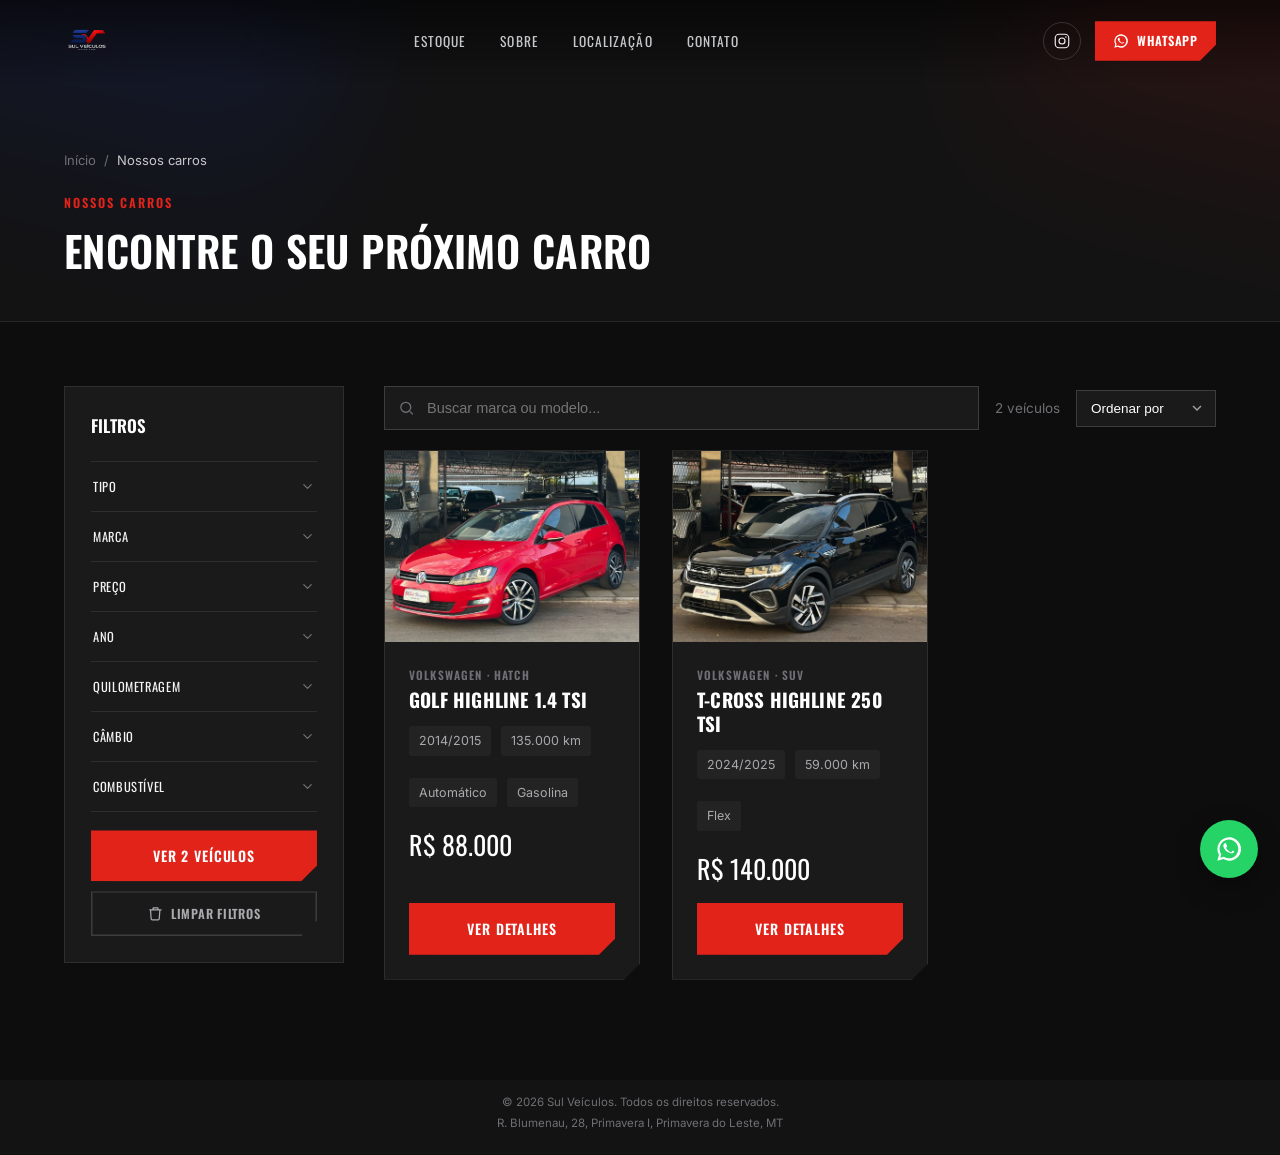
==== estoque/index.html @ 5ab26685 "Site institucional Sul Veiculos Co-Authored-By: Claude Sonnet 5 <noreply@anthropic.com>" ====
<!doctype html>
<html lang="pt-BR">
<head>
  <meta charset="UTF-8" />
  <meta name="viewport" content="width=device-width, initial-scale=1" />
  <title>Estoque | Sul Veículos, Novos, Seminovos e Usados</title>
  <meta name="description" content="Confira todo o estoque da Sul Veículos em Primavera do Leste, MT. Filtre por marca, categoria, preço e mais. Financiamento em até 60x e avaliação do seu usado na troca." />
  <link rel="canonical" href="https://www.sulveiculosmt.com.br/estoque/" />
  <meta name="theme-color" content="#0d0d0d" />
  <link rel="icon" href="../imagens/logo.png" />

  <link rel="preconnect" href="https://fonts.googleapis.com" />
  <link rel="preconnect" href="https://fonts.gstatic.com" crossorigin />
  <link href="https://fonts.googleapis.com/css2?family=Oswald:wght@500;600;700&family=Inter:wght@400;500;600;700&display=swap" rel="stylesheet" />

  <link rel="stylesheet" href="../css/style.css" />
</head>
<body>

  <!-- Header -->
  <header class="site-header" id="site-header">
    <div class="container header-inner">
      <a class="brand" href="../index.html#topo" aria-label="Sul Veículos, início">
        <img src="../imagens/logo.png" alt="Sul Veículos, desde 2002" />
      </a>

      <nav class="main-nav" aria-label="Navegação principal">
        <ul>
          <li><a href="./" aria-current="page">Estoque</a></li>
          <li><a href="../index.html#sobre">Sobre</a></li>
          <li><a href="../index.html#localizacao">Localização</a></li>
          <li><a href="../index.html#contato">Contato</a></li>
        </ul>
      </nav>

      <div class="header-actions">
        <a class="icon-btn instagram-icon" href="https://www.instagram.com/sul_veiculosmt/" target="_blank" rel="noopener" aria-label="Instagram da Sul Veículos">
          <svg viewBox="0 0 24 24" fill="none" stroke="currentColor" stroke-width="1.5"><rect x="3" y="3" width="18" height="18" rx="5" /><circle cx="12" cy="12" r="4" /><circle cx="17.2" cy="6.8" r="1" fill="currentColor" stroke="none" /></svg>
        </a>
        <a class="btn btn-primary btn-sm whatsapp-header-btn" href="https://wa.me/5566992123356?text=Ol%C3%A1!%20Vim%20pelo%20site%20da%20Sul%20Ve%C3%ADculos%20e%20gostaria%20de%20mais%20informa%C3%A7%C3%B5es." target="_blank" rel="noopener">
          <svg viewBox="0 0 24 24" fill="currentColor" aria-hidden="true"><path d="M17.5 14.4c-.3-.1-1.7-.8-1.9-.9-.3-.1-.4-.1-.6.1-.2.3-.7.9-.8 1-.1.2-.3.2-.6.1-.3-.1-1.2-.4-2.3-1.4-.9-.8-1.4-1.7-1.6-2-.1-.3 0-.4.1-.6l.4-.5c.1-.1.2-.3.2-.4.1-.1.1-.3 0-.4-.1-.1-.6-1.4-.8-1.9-.2-.5-.4-.4-.6-.4h-.5c-.2 0-.4.1-.6.3-.2.3-.8.8-.8 1.9s.8 2.2.9 2.4c.1.2 1.6 2.5 3.9 3.4.5.2 1 .4 1.3.5.5.2 1 .1 1.4.1.4-.1 1.3-.5 1.5-1 .2-.5.2-.9.1-1l-.2-.1Z" /><path d="M12 2a10 10 0 0 0-8.6 15L2 22l5.2-1.4A10 10 0 1 0 12 2Zm0 18a8 8 0 0 1-4.1-1.1l-.3-.2-3 .8.8-2.9-.2-.3A8 8 0 1 1 12 20Z" /></svg>
          <span>WhatsApp</span>
        </a>
        <button class="nav-toggle" id="nav-toggle" aria-label="Abrir menu" aria-expanded="false" aria-controls="mobile-nav">
          <span></span><span></span><span></span>
        </button>
      </div>
    </div>
  </header>

  <nav class="mobile-nav" id="mobile-nav" aria-label="Navegação mobile">
    <ul>
      <li><a href="./">Estoque</a></li>
      <li><a href="../index.html#sobre">Sobre</a></li>
      <li><a href="../index.html#localizacao">Localização</a></li>
      <li><a href="https://www.instagram.com/sul_veiculosmt/" target="_blank" rel="noopener">Instagram</a></li>
    </ul>
  </nav>
  <div class="mobile-nav-backdrop" id="mobile-nav-backdrop"></div>

  <main id="topo">

    <!-- Cabeçalho da página -->
    <section class="stock-hero">
      <div class="section-decor" aria-hidden="true">
        <span class="section-decor-glow section-decor-glow-blue"></span>
        <span class="section-decor-glow section-decor-glow-red"></span>
      </div>
      <div class="container">
        <div class="breadcrumb">
          <a href="../index.html#topo">Início</a>
          <span>/</span>
          <span>Nossos carros</span>
        </div>

        <div class="stock-hero-inner">
          <div class="stock-hero-title">
            <span class="eyebrow">Nossos carros</span>
            <h1>Encontre o seu próximo carro</h1>
          </div>
        </div>
      </div>
    </section>

    <!-- Estoque completo -->
    <section class="stock-section">
      <div class="container">
        <div class="stock-layout" id="stockLayout">
          <div class="stock-backdrop" id="stockBackdrop"></div>

          <aside class="stock-sidebar">
            <div class="stock-sidebar-head">
              <h3>Filtros</h3>
              <button class="stock-sidebar-close" id="stockFilterCloseBtn" type="button" aria-label="Fechar filtros">
                <svg viewBox="0 0 24 24" fill="none" stroke="currentColor" stroke-width="2" stroke-linecap="round"><path d="M18 6 6 18M6 6l12 12" /></svg>
              </button>
            </div>

            <div class="stock-sidebar-scroll" id="stockFilters"><!-- gerado via js/estoque.js --></div>

            <div class="stock-sidebar-foot">
              <button class="btn btn-primary" id="stockApply" type="button">Ver veículos</button>
              <button class="btn stock-clear" id="stockClear" type="button">
                <svg viewBox="0 0 24 24" fill="none" stroke="currentColor" stroke-width="2" stroke-linecap="round" stroke-linejoin="round"><path d="M3 6h18M8 6V4a1 1 0 0 1 1-1h6a1 1 0 0 1 1 1v2m3 0-1 14a2 2 0 0 1-2 2H7a2 2 0 0 1-2-2L4 6" /></svg>
                Limpar filtros
              </button>
            </div>
          </aside>

          <div class="stock-content">
            <div class="stock-toolbar">
              <div class="stock-search">
                <svg viewBox="0 0 24 24" fill="none" stroke="currentColor" stroke-width="1.8"><circle cx="11" cy="11" r="7" /><path d="m21 21-4.3-4.3" /></svg>
                <input type="search" id="stockSearch" placeholder="Buscar marca ou modelo..." autocomplete="off" />
              </div>
              <div class="stock-tools">
                <button class="stock-filter-toggle" id="stockFilterToggle" type="button">
                  <svg viewBox="0 0 24 24" fill="none" stroke="currentColor" stroke-width="2" stroke-linecap="round" stroke-linejoin="round"><path d="M4 6h16M7 12h10M10 18h4" /></svg>
                  Filtros
                </button>
                <span class="stock-count"><span id="stockCount">0</span> veículos</span>
                <div class="stock-sort">
                  <select id="stockSort" aria-label="Ordenar">
                    <option value="relevancia">Ordenar por</option>
                    <option value="menor-preco">Menor preço</option>
                    <option value="maior-preco">Maior preço</option>
                    <option value="menor-km">Menor km</option>
                    <option value="ano-novo">Ano mais novo</option>
                  </select>
                </div>
              </div>
            </div>

            <div class="stock-active-chips" id="stockActiveChips"></div>

            <div class="vehicle-grid" id="stockGrid"><!-- gerado via js/estoque.js --></div>
            <p class="stock-empty" id="stockEmpty">Nenhum veículo encontrado com esses filtros. Fale com a gente pelo WhatsApp que a gente ajuda a achar.</p>
          </div>
        </div>
      </div>
    </section>
  </main>

  <!-- Footer -->
  <footer class="site-footer">
    <div class="container">
      <div class="footer-top">
        <div class="footer-brand">
          <img src="../imagens/logo.png" alt="Sul Veículos" />
          <p>Novos, seminovos e usados com procedência garantida. Em Primavera do Leste desde 2002.</p>
        </div>

        <div class="footer-col">
          <h4>Navegação</h4>
          <ul>
            <li><a href="./">Estoque</a></li>
            <li><a href="../index.html#sobre">Sobre</a></li>
            <li><a href="../sobre/">Nossa História</a></li>
            <li><a href="../index.html#localizacao">Localização</a></li>
          </ul>
        </div>

        <div class="footer-col">
          <h4>Contato</h4>
          <ul>
            <li><a href="https://wa.me/5566992123356" target="_blank" rel="noopener">WhatsApp: (66) 99212-3356</a></li>
            <li><a href="tel:+556634987918">(66) 3498-7918</a></li>
            <li><a href="https://www.instagram.com/sul_veiculosmt/" target="_blank" rel="noopener">@sul_veiculosmt</a></li>
          </ul>
        </div>

        <div class="footer-col">
          <h4>Horário</h4>
          <ul>
            <li>Seg. a sex.: 07:30 às 17:30</li>
            <li>Sábado: 08:00 às 11:00</li>
            <li>Domingo: Fechado</li>
          </ul>
        </div>
      </div>

      <div class="footer-bottom">
        <span>&copy; <span id="ano-atual"></span> Sul Veículos. Todos os direitos reservados.</span>
        <span>R. Blumenau, 28, Primavera I, Primavera do Leste, MT</span>
      </div>
    </div>
  </footer>

  <a
    class="whatsapp-float"
    href="https://wa.me/5566992123356?text=Ol%C3%A1!%20Vim%20pelo%20site%20da%20Sul%20Ve%C3%ADculos%20e%20gostaria%20de%20mais%20informa%C3%A7%C3%B5es."
    target="_blank"
    rel="noopener"
    aria-label="Falar no WhatsApp"
  >
    <svg viewBox="0 0 24 24" fill="currentColor"><path d="M17.5 14.4c-.3-.1-1.7-.8-1.9-.9-.3-.1-.4-.1-.6.1-.2.3-.7.9-.8 1-.1.2-.3.2-.6.1-.3-.1-1.2-.4-2.3-1.4-.9-.8-1.4-1.7-1.6-2-.1-.3 0-.4.1-.6l.4-.5c.1-.1.2-.3.2-.4.1-.1.1-.3 0-.4-.1-.1-.6-1.4-.8-1.9-.2-.5-.4-.4-.6-.4h-.5c-.2 0-.4.1-.6.3-.2.3-.8.8-.8 1.9s.8 2.2.9 2.4c.1.2 1.6 2.5 3.9 3.4.5.2 1 .4 1.3.5.5.2 1 .1 1.4.1.4-.1 1.3-.5 1.5-1 .2-.5.2-.9.1-1l-.2-.1Z" /><path d="M12 2a10 10 0 0 0-8.6 15L2 22l5.2-1.4A10 10 0 1 0 12 2Zm0 18a8 8 0 0 1-4.1-1.1l-.3-.2-3 .8.8-2.9-.2-.3A8 8 0 1 1 12 20Z" /></svg>
  </a>

  <script src="../js/veiculos-data.js"></script>
  <script src="../js/main.js"></script>
  <script src="../js/estoque.js"></script>
</body>
</html>
---- css/style.css ----
/* ==========================================================================
   Sul Veículos — design tokens
   ========================================================================== */
:root {
  --bg: #0d0d0d;
  --bg-soft: #131313;
  --bg-alt: #1a1a1a;
  --bg-alt-2: #202020;
  --border: rgba(242, 242, 242, 0.09);
  --border-strong: rgba(242, 242, 242, 0.16);

  --red: #e2231a;
  --red-dark: #a8180f;
  --blue: #1d3fd6;
  --blue-dark: #142c9c;

  --text: #f4f4f5;
  --text-muted: #a9a9ae;
  --text-faint: #6f6f75;

  --silver: #c7c8cc;

  --font-head: "Oswald", "Arial Narrow", sans-serif;
  --font-body: "Inter", "Segoe UI", sans-serif;

  --container: 1200px;
  --cut: 16px;
  --radius: 3px;

  --ease: cubic-bezier(.22, .8, .3, 1);
}

* { box-sizing: border-box; }
html { scroll-behavior: smooth; }

body {
  margin: 0;
  background: var(--bg);
  color: var(--text);
  font-family: var(--font-body);
  font-size: 16px;
  line-height: 1.55;
  -webkit-font-smoothing: antialiased;
}

img { max-width: 100%; display: block; }
a { color: inherit; text-decoration: none; }
ul { list-style: none; margin: 0; padding: 0; }
h1, h2, h3, h4 {
  font-family: var(--font-head);
  text-transform: uppercase;
  letter-spacing: 0.01em;
  margin: 0;
  font-weight: 600;
  color: #fff;
}
p { margin: 0; }

.container {
  width: 100%;
  max-width: var(--container);
  margin: 0 auto;
  padding: 0 24px;
}

.eyebrow {
  display: inline-flex;
  align-items: center;
  font-family: var(--font-head);
  font-size: 12.5px;
  letter-spacing: 0.16em;
  text-transform: uppercase;
  color: var(--red);
  font-weight: 600;
}
.eyebrow-blue { color: var(--blue); }

section.section { padding: 88px 0; }

/* Diagonal-cut corner, echoing the logo's S/V cut */
.cut,
.btn,
.vehicle-card,
.showcase-media img,
.contact-map,
.strip-item {
  clip-path: polygon(0 0, 100% 0, 100% calc(100% - var(--cut)), calc(100% - var(--cut)) 100%, 0 100%);
}

/* ==========================================================================
   Buttons
   ========================================================================== */
.btn {
  display: inline-flex;
  align-items: center;
  justify-content: center;
  gap: 8px;
  padding: 15px 30px;
  font-family: var(--font-head);
  font-size: 14px;
  letter-spacing: 0.06em;
  text-transform: uppercase;
  font-weight: 600;
  border: none;
  cursor: pointer;
  transition: transform 0.25s var(--ease), background 0.25s var(--ease), box-shadow 0.25s var(--ease);
  white-space: nowrap;
}
.btn-primary {
  background: var(--red);
  color: #fff;
  box-shadow: 0 8px 24px -10px rgba(226, 35, 26, 0.6);
}
.btn-primary:hover { background: var(--red-dark); transform: translateY(-2px); }
.btn-blue {
  background: var(--blue);
  color: #fff;
  box-shadow: 0 8px 24px -10px rgba(29, 63, 214, 0.6);
}
.btn-blue:hover { background: var(--blue-dark); transform: translateY(-2px); }
.btn-outline {
  background: transparent;
  color: var(--text);
  box-shadow: inset 0 0 0 1.5px var(--border-strong);
}
.btn-outline:hover { box-shadow: inset 0 0 0 1.5px var(--blue); color: #fff; transform: translateY(-2px); }
.btn-sm { padding: 10px 18px; font-size: 12.5px; }
.btn-block { width: 100%; }

/* ==========================================================================
   Header
   ========================================================================== */
.site-header {
  position: fixed;
  top: 0; left: 0; right: 0;
  z-index: 100;
  padding: 18px 0;
  background: linear-gradient(to bottom, rgba(0,0,0,0.55), transparent);
  transition: background 0.35s var(--ease), padding 0.35s var(--ease), box-shadow 0.35s var(--ease);
}
.site-header.is-scrolled {
  background: rgba(10, 10, 10, 0.92);
  backdrop-filter: blur(10px);
  padding: 10px 0;
  box-shadow: 0 1px 0 var(--border);
}
.header-inner {
  display: flex;
  align-items: center;
  justify-content: space-between;
  gap: 24px;
}
.brand img { height: 46px; width: auto; transition: height 0.35s var(--ease); }
.site-header.is-scrolled .brand img { height: 36px; }

.main-nav ul { display: flex; gap: 34px; }
.main-nav a {
  font-family: var(--font-head);
  font-size: 13.5px;
  letter-spacing: 0.08em;
  text-transform: uppercase;
  color: var(--silver);
  position: relative;
  padding-bottom: 4px;
}
.main-nav a::after {
  content: "";
  position: absolute; left: 0; bottom: 0;
  width: 0; height: 2px;
  background: var(--red);
  transition: width 0.25s var(--ease);
}
.main-nav a:hover { color: #fff; }
.main-nav a:hover::after { width: 100%; }

.header-actions { display: flex; align-items: center; gap: 14px; }
.icon-btn {
  width: 38px; height: 38px;
  display: inline-flex; align-items: center; justify-content: center;
  border: 1px solid var(--border-strong);
  border-radius: 50%;
  color: var(--text);
  transition: border-color 0.25s var(--ease), color 0.25s var(--ease);
}
.icon-btn svg { width: 18px; height: 18px; }
.icon-btn:hover { border-color: var(--red); color: var(--red); }
.whatsapp-header-btn svg { width: 16px; height: 16px; }

.nav-toggle {
  display: none;
  flex-direction: column;
  justify-content: center;
  gap: 5px;
  width: 38px; height: 38px;
  background: none; border: none; cursor: pointer;
  padding: 0;
}
.nav-toggle span {
  width: 100%; height: 2px; background: #fff;
  transition: transform 0.3s var(--ease), opacity 0.3s var(--ease);
}
.nav-toggle.is-open span:nth-child(1) { transform: translateY(7px) rotate(45deg); }
.nav-toggle.is-open span:nth-child(2) { opacity: 0; }
.nav-toggle.is-open span:nth-child(3) { transform: translateY(-7px) rotate(-45deg); }

.mobile-nav {
  position: fixed; top: 0; right: 0; bottom: 0;
  width: min(320px, 84vw);
  background: #0a0a0a;
  border-left: 1px solid var(--border);
  z-index: 99;
  transform: translateX(100%);
  transition: transform 0.35s var(--ease);
  padding: 100px 32px 32px;
}
.mobile-nav.is-open { transform: translateX(0); }
.mobile-nav ul { display: flex; flex-direction: column; align-items: center; gap: 26px; }
.mobile-nav a {
  font-family: var(--font-head);
  font-size: 20px;
  letter-spacing: 0.04em;
  text-transform: uppercase;
  text-align: center;
  color: #fff;
}

.mobile-nav-backdrop {
  position: fixed;
  inset: 0;
  z-index: 98;
  background: rgba(0, 0, 0, 0.6);
  backdrop-filter: blur(2px);
  opacity: 0;
  pointer-events: none;
  transition: opacity 0.35s var(--ease);
}
.mobile-nav-backdrop.is-open { opacity: 1; pointer-events: auto; }

/* ==========================================================================
   Hero
   ========================================================================== */
.hero {
  position: relative;
  min-height: 100vh;
  display: flex;
  flex-direction: column;
  justify-content: center;
  overflow: hidden;
  padding-top: 110px;
}
.hero-media { position: absolute; inset: 0; z-index: 0; }
.hero-slide {
  position: absolute; inset: 0;
  background-size: cover;
  background-position: center;
  opacity: 0;
  animation: heroFade 30s infinite;
  transform: scale(1.08);
}
.hero-slide-1 { animation-delay: 0s; }
.hero-slide-2 { animation-delay: 6s; }
.hero-slide-3 { animation-delay: 12s; }
.hero-slide-4 { animation-delay: 18s; }
.hero-slide-5 { animation-delay: 24s; }

@keyframes heroFade {
  0%   { opacity: 0; transform: scale(1.08); }
  6%   { opacity: 1; }
  30%  { opacity: 1; transform: scale(1.16); }
  36%  { opacity: 0; transform: scale(1.16); }
  100% { opacity: 0; }
}

.hero-scrim {
  position: absolute; inset: 0;
  background:
    radial-gradient(62% 58% at 50% 42%, rgba(0,0,0,0.8), transparent 75%),
    linear-gradient(180deg, rgba(8,8,8,0.72) 0%, rgba(8,8,8,0.42) 35%, rgba(8,8,8,0.82) 100%);
}
.hero-accent {
  position: absolute;
  width: 46vw; height: 220%;
  top: -60%;
  opacity: 0.5;
  filter: blur(1px);
}
.hero-accent-blue {
  right: -6vw;
  background: linear-gradient(180deg, var(--blue), transparent 70%);
  transform: rotate(14deg);
  animation: accentIn 1.4s var(--ease) both;
}
.hero-accent-red {
  right: -14vw;
  background: linear-gradient(180deg, var(--red), transparent 70%);
  transform: rotate(14deg);
  animation: accentIn 1.4s 0.15s var(--ease) both;
}
@keyframes accentIn {
  from { transform: rotate(14deg) translateX(60px); opacity: 0; }
  to   { transform: rotate(14deg) translateX(0); opacity: 0.5; }
}

.hero-content {
  position: relative;
  z-index: 2;
  padding: 40px 24px 60px;
  display: flex;
  flex-direction: column;
  align-items: center;
  text-align: center;
}

.since-mark {
  display: inline-flex;
  align-items: center;
  gap: 14px;
  margin-bottom: 22px;
}
.since-line {
  width: 44px;
  height: 2px;
  background: var(--blue);
}
.since-line-left { animation: sinceLineLeftIn 0.6s var(--ease) 0.25s both; }
.since-line-right { animation: sinceLineRightIn 0.6s var(--ease) 0.25s both; background: var(--red); }
.since-text {
  font-family: var(--font-head);
  font-size: 13px;
  letter-spacing: 0.2em;
  text-transform: uppercase;
  font-weight: 600;
  color: var(--silver);
  animation: sinceTextIn 0.5s var(--ease) 0.45s both;
}
@keyframes sinceLineLeftIn {
  from { opacity: 0; transform: scaleX(0); transform-origin: right center; }
  to   { opacity: 1; transform: scaleX(1); transform-origin: right center; }
}
@keyframes sinceLineRightIn {
  from { opacity: 0; transform: scaleX(0); transform-origin: left center; }
  to   { opacity: 1; transform: scaleX(1); transform-origin: left center; }
}
@keyframes sinceTextIn {
  from { opacity: 0; transform: translateY(6px); }
  to   { opacity: 1; transform: translateY(0); }
}

.hero-title {
  font-size: clamp(38px, 6.4vw, 84px);
  line-height: 1.02;
  max-width: 16ch;
}
.hero-title .line { display: block; overflow: hidden; }
.hero-title em { color: var(--red); font-style: normal; }

.hero-sub {
  margin-top: 26px;
  max-width: 46ch;
  font-size: 17px;
  color: var(--silver);
}

.hero-actions { margin-top: 36px; display: flex; gap: 16px; flex-wrap: wrap; justify-content: center; }

.hero-stats {
  margin-top: 56px;
  display: flex;
  gap: 48px;
  flex-wrap: wrap;
  justify-content: center;
}
.stat { display: flex; flex-direction: column; align-items: center; }
.stat-value {
  font-family: var(--font-head);
  font-size: 40px;
  color: #fff;
  line-height: 1;
}
.stat-value::before { content: attr(data-prefix); }
.stat-value::after { content: attr(data-suffix); }
.stat-label {
  margin-top: 8px;
  font-size: 12.5px;
  letter-spacing: 0.05em;
  text-transform: uppercase;
  color: var(--text-faint);
}

/* Staggered hero reveal */
.reveal-hero {
  opacity: 0;
  transform: translateY(22px);
  animation: heroIn 0.8s var(--ease) forwards;
  animation-delay: calc(var(--d) * 0.12s + 0.15s);
}
@keyframes heroIn { to { opacity: 1; transform: translateY(0); } }

@media (prefers-reduced-motion: reduce) {
  .hero-slide, .reveal-hero, .hero-accent, .since-line, .since-text { animation: none !important; opacity: 1 !important; transform: none !important; }
}

/* ==========================================================================
   Diferenciais strip
   ========================================================================== */
.strip {
  padding: 18px 0;
  background: linear-gradient(180deg, rgba(19,19,19,0.55), rgba(19,19,19,0.75));
  backdrop-filter: blur(8px);
  -webkit-backdrop-filter: blur(8px);
  border-bottom: 1px solid var(--border);
  overflow: hidden;
}
.strip-marquee {
  width: 100%;
  overflow: hidden;
  -webkit-mask-image: linear-gradient(90deg, transparent, #000 6%, #000 94%, transparent);
  mask-image: linear-gradient(90deg, transparent, #000 6%, #000 94%, transparent);
}
.strip-track {
  display: flex;
  width: max-content;
  animation: stripScroll 32s linear infinite;
}
.strip-marquee:hover .strip-track { animation-play-state: paused; }
@keyframes stripScroll {
  from { transform: translateX(0); }
  to { transform: translateX(-25%); }
}
.strip-item {
  background: transparent;
  display: flex;
  align-items: center;
  gap: 12px;
  padding: 10px 24px;
  font-size: 14.5px;
  color: var(--silver);
  white-space: nowrap;
  min-width: 260px;
  flex-shrink: 0;
  border-right: 1px solid var(--border);
  clip-path: none;
}
.strip-item svg { width: 22px; height: 22px; color: var(--red); flex-shrink: 0; }
.strip-item:nth-child(odd) svg { color: var(--blue); }
.strip-item strong { color: #fff; }

@media (prefers-reduced-motion: reduce) {
  .strip-track { animation: none; }
}

/* ==========================================================================
   Reveal on scroll (generic)
   ========================================================================== */
.reveal {
  opacity: 0;
  transform: translateY(28px);
  transition: opacity 0.7s var(--ease), transform 0.7s var(--ease);
}
.reveal.is-visible { opacity: 1; transform: translateY(0); }

/* ==========================================================================
   Section head
   ========================================================================== */
.section-head { max-width: 640px; margin-bottom: 48px; }
.section-head h2 { font-size: clamp(28px, 4vw, 42px); margin-top: 14px; line-height: 1.1; }
.section-head h2 em { color: var(--red); font-style: normal; }

#linha-do-tempo .section-head { max-width: none; }
#linha-do-tempo .section-head h2 { white-space: nowrap; }
#linha-do-tempo .section-head p { max-width: 640px; }

@media (max-width: 700px) {
  #linha-do-tempo .section-head h2 { white-space: normal; }
}
.section-head p { margin-top: 16px; color: var(--text-muted); font-size: 15.5px; }
.section-head-center { margin-left: auto; margin-right: auto; text-align: center; }

.section-more {
  margin-top: 44px;
  display: flex;
  gap: 16px;
  flex-wrap: wrap;
  justify-content: center;
}

/* Fundo decorativo (usado na seção de estoque) */
#estoque { position: relative; overflow: hidden; }
#estoque .container { position: relative; z-index: 1; }

.section-decor { position: absolute; inset: 0; z-index: 0; overflow: hidden; }

.section-decor-glow {
  position: absolute;
  width: 40vw;
  height: 160%;
  top: -30%;
  opacity: 0.16;
  filter: blur(70px);
  transform: rotate(14deg);
}
.section-decor-glow-blue { left: -16vw; background: linear-gradient(180deg, var(--blue), transparent 70%); }
.section-decor-glow-red { right: -16vw; background: linear-gradient(180deg, var(--red), transparent 70%); }

/* ==========================================================================
   Vehicle grid / cards
   ========================================================================== */
.vehicle-grid {
  display: grid;
  grid-template-columns: repeat(2, minmax(0, 1fr));
  max-width: 920px;
  margin: 0 auto;
  gap: 32px;
}
.vehicle-card {
  background: var(--bg-alt);
  border: 1px solid var(--border);
  display: flex;
  flex-direction: column;
  overflow: hidden;
  transition: transform 0.3s var(--ease), border-color 0.3s var(--ease), background 0.3s var(--ease);
}
.vehicle-card:hover {
  transform: translateY(-6px);
  border-color: var(--border-strong);
  background: var(--bg-alt-2);
}
.vehicle-media { position: relative; display: block; aspect-ratio: 4/3; overflow: hidden; }
.vehicle-media img { width: 100%; height: 100%; object-fit: cover; transition: transform 0.5s var(--ease); }
.vehicle-card:hover .vehicle-media img { transform: scale(1.06); }
.vehicle-card-body { padding: 24px; display: flex; flex-direction: column; gap: 14px; flex: 1; }
.vehicle-card-heading { display: flex; flex-direction: column; gap: 5px; }
.vehicle-eyebrow {
  font-family: var(--font-head);
  font-size: 11.5px;
  letter-spacing: 0.1em;
  text-transform: uppercase;
  color: var(--text-faint);
  font-weight: 600;
}
.vehicle-card-title:hover h3 { color: var(--red); }
.vehicle-card h3 {
  font-size: 19px;
  letter-spacing: 0.01em;
  line-height: 1.25;
  font-weight: 700;
  transition: color 0.25s var(--ease);
}
.vehicle-specs { display: flex; gap: 10px; flex-wrap: nowrap; }
.vehicle-specs span {
  font-size: 12.5px;
  color: var(--text-muted);
  background: rgba(255,255,255,0.04);
  padding: 5px 10px;
  border-radius: 3px;
  white-space: nowrap;
}
.vehicle-specs-2 { margin-top: 8px; }
.vehicle-price-label {
  display: none;
  font-family: var(--font-head);
  font-size: 11px;
  letter-spacing: 0.05em;
  text-transform: uppercase;
  color: var(--red);
  margin-top: 10px;
}
.vehicle-price {
  font-family: var(--font-head);
  font-size: 26px;
  color: #fff;
  margin-top: 4px;
}
.vehicle-card-actions { display: flex; flex-direction: column; gap: 10px; margin-top: auto; }
.vehicle-card-actions .btn { margin-top: 0; }
.vehicle-card-arrow {
  display: none;
  align-items: center;
  justify-content: center;
  color: var(--text-faint);
}
.vehicle-card-arrow svg { width: 20px; height: 20px; }

.vehicle-carousel-nav { display: none; }

/* ==========================================================================
   Showcase (Sobre / desde 2002)
   ========================================================================== */
.showcase {
  position: relative;
  padding: 110px 0;
  background: var(--bg-soft);
  overflow: hidden;
  border-top: 1px solid var(--border);
  border-bottom: 1px solid var(--border);
}
.showcase-vertical {
  position: absolute;
  top: 50%; left: -40px;
  transform: translateY(-50%) rotate(-90deg);
  transform-origin: left center;
  font-family: var(--font-head);
  font-size: 15vw;
  color: rgba(255,255,255,0.025);
  white-space: nowrap;
  letter-spacing: 0.02em;
  pointer-events: none;
}
.showcase-inner {
  display: grid;
  grid-template-columns: 1fr 1fr;
  gap: 72px;
  align-items: center;
  position: relative;
}
.showcase-heading { margin-top: 16px; }
.showcase-heading-top {
  display: block;
  font-size: clamp(22px, 3vw, 30px);
  color: var(--silver);
}
.showcase-heading-main {
  display: block;
  font-size: clamp(34px, 5vw, 54px);
  color: var(--red);
  margin-top: 4px;
}
.showcase-lead { margin-top: 24px; font-size: 17px; color: #fff; }

.showcase-features {
  margin-top: 30px;
  display: flex;
  flex-direction: row;
  flex-wrap: nowrap;
  gap: 20px;
}
.showcase-features li {
  display: flex;
  align-items: center;
  gap: 8px;
  flex: 0 0 auto;
  font-family: var(--font-head);
  font-size: 12.5px;
  letter-spacing: 0.02em;
  text-transform: uppercase;
  color: var(--silver);
  white-space: nowrap;
}
.showcase-features li::before {
  content: "";
  width: 8px; height: 8px;
  background: var(--red);
  flex-shrink: 0;
  transform: rotate(45deg);
}
.showcase-features li:nth-child(even)::before { background: var(--blue); }

.showcase-cta { margin-top: 36px; }
.showcase-cta-mobile { display: none; }

.showcase-media { position: relative; min-width: 0; }

.gallery-glow { position: absolute; inset: 0; z-index: 0; pointer-events: none; }
.gallery-glow span {
  position: absolute;
  width: 40vw;
  height: 160%;
  top: -30%;
  opacity: 0.16;
  filter: blur(70px);
  transform: rotate(14deg);
}
.gallery-glow-blue { left: -18vw; background: linear-gradient(180deg, var(--blue), transparent 70%); }
.gallery-glow-red { right: -18vw; background: linear-gradient(180deg, var(--red), transparent 70%); }

.showcase-gallery {
  position: relative;
  z-index: 1;
  display: grid;
  grid-template-columns: 1fr 1fr;
  grid-template-rows: auto auto;
  gap: 12px;
}
.gallery-photo {
  position: relative;
  overflow: hidden;
  cursor: pointer;
}
.showcase-gallery img {
  width: 100%;
  height: 100%;
  object-fit: cover;
  display: block;
  transition: transform 0.5s var(--ease);
}
.gallery-photo::after {
  content: "";
  position: absolute;
  inset: 0;
  z-index: 1;
  box-shadow: inset 0 0 0 0 rgba(226, 35, 26, 0);
  transition: box-shadow 0.35s var(--ease), background 0.35s var(--ease);
  pointer-events: none;
}
.gallery-photo:hover img,
.gallery-photo:focus-visible img { transform: scale(1.08); }
.gallery-photo:hover::after,
.gallery-photo:focus-visible::after {
  box-shadow: inset 0 0 0 3px rgba(226, 35, 26, 0.75);
  background: rgba(226, 35, 26, 0.08);
}
.g-now:hover::after, .g-now:focus-visible::after {
  box-shadow: inset 0 0 0 3px rgba(29, 63, 214, 0.75);
  background: rgba(29, 63, 214, 0.08);
}
.gallery-photo:focus-visible { outline: none; }

.g-then { grid-column: 1; grid-row: 1; }
.g-now { grid-column: 2; grid-row: 1; }
.g-wide { grid-column: 1 / span 2; grid-row: 2; }
.g-then, .g-now { aspect-ratio: 4/5; }
.g-wide { aspect-ratio: 16/8; }
.g-then img { filter: grayscale(0.55) sepia(0.18) contrast(1.02); }

.gallery-year {
  position: absolute;
  bottom: 14px; left: 14px;
  z-index: 2;
  font-family: var(--font-head);
  font-size: 12px;
  letter-spacing: 0.06em;
  text-transform: uppercase;
  color: #fff;
  background: rgba(8,8,8,0.75);
  backdrop-filter: blur(4px);
  border: 1px solid rgba(226, 35, 26, 0.5);
  padding: 6px 14px;
  border-radius: 999px;
}
.gallery-year-current { border-color: rgba(29, 63, 214, 0.5); }

.gallery-arrow {
  z-index: 2;
  width: 34px; height: 34px;
  display: flex;
  align-items: center;
  justify-content: center;
  background: rgba(8,8,8,0.85);
  backdrop-filter: blur(4px);
  border: 1px solid rgba(255,255,255,0.18);
  border-radius: 999px;
  color: #fff;
}
.gallery-arrow svg { width: 16px; height: 16px; }
.gallery-arrow-1 {
  grid-column: 1;
  grid-row: 1;
  justify-self: end;
  align-self: center;
  margin-right: -17px;
  color: var(--blue);
  border-color: rgba(29, 63, 214, 0.5);
}
.gallery-arrow-2 {
  grid-column: 1 / span 2;
  grid-row: 1;
  justify-self: center;
  align-self: end;
  margin-bottom: -17px;
  color: var(--red);
  border-color: rgba(226, 35, 26, 0.5);
}
.gallery-arrow-2 svg { transform: rotate(90deg); }

/* ==========================================================================
   Página Nossa História
   ========================================================================== */
.history-hero {
  position: relative;
  padding: 96px 0 44px;
  background: var(--bg-soft);
  border-bottom: 1px solid var(--border);
  overflow: hidden;
}
.history-hero .container {
  display: flex;
  flex-direction: column;
  align-items: center;
  text-align: center;
}
.history-hero-back {
  display: inline-flex;
  align-items: center;
  gap: 6px;
  font-family: var(--font-head);
  font-size: 12px;
  letter-spacing: 0.06em;
  text-transform: uppercase;
  color: var(--text-muted);
  margin-bottom: 12px;
  transition: color 0.25s var(--ease);
}
.history-hero-back svg { width: 14px; height: 14px; }
.history-hero-back:hover { color: #fff; }
.history-hero h1 {
  margin-top: 8px;
  font-size: clamp(22px, 3.2vw, 32px);
  line-height: 1.12;
  max-width: 34ch;
}
.history-hero h1 em { color: var(--red); font-style: normal; }
.history-hero-lead {
  margin-top: 10px;
  max-width: 56ch;
  font-size: 14.5px;
  color: var(--silver);
}

/* Trajetória em fotos — imagem sticky que revela via clip-path enquanto
   rola, com fotos antigas passando em parallax por cima. Fica fora de
   qualquer container com overflow diferente de visible de propósito:
   position: sticky não funciona dentro de um ancestral assim. */
.hero-scroll {
  --hero-scroll-h: 1400px;
  position: relative;
  isolation: isolate;
  width: 100%;
  height: calc(var(--hero-scroll-h) + 100vh);
  background:
    linear-gradient(120deg, rgba(29,63,214,0.14), rgba(29,63,214,0) 45%) top / 100% 1300px no-repeat,
    linear-gradient(240deg, rgba(226,35,26,0.14), rgba(226,35,26,0) 45%) top / 100% 1300px no-repeat,
    var(--bg);
}
.hero-scroll-sticky {
  position: sticky;
  top: 0;
  z-index: 0;
  height: 100vh;
  overflow: hidden;
  background: transparent;
}
.hero-scroll-sticky-bg {
  position: absolute;
  inset: 0;
  background-position: center;
  background-repeat: no-repeat;
  background-size: 170%;
  will-change: clip-path, background-size, opacity;
}
.hero-scroll-images {
  position: relative;
  z-index: 1;
  max-width: var(--container);
  margin-inline: auto;
  padding: 220px 24px 0;
}
.hero-parallax-img {
  position: relative;
  margin: 0 0 48px;
  overflow: hidden;
  box-shadow: 0 24px 48px rgba(0,0,0,0.45);
  will-change: transform, opacity;
  clip-path: polygon(0 0, 100% 0, 100% calc(100% - var(--cut)), calc(100% - var(--cut)) 100%, 0 100%);
}
.photo-year {
  position: absolute;
  left: 14px;
  bottom: 14px;
  z-index: 2;
  padding: 5px 12px;
  background: rgba(8,8,8,0.75);
  backdrop-filter: blur(4px);
  color: #fff;
  font-family: var(--font-head);
  font-size: 12px;
  letter-spacing: 0.08em;
  text-transform: uppercase;
  font-weight: 600;
  border: 1px solid var(--border-strong);
}
.photo-year--sticky {
  z-index: 3;
  top: 24px;
  right: 24px;
  left: auto;
  bottom: auto;
  will-change: top, right;
  border-color: rgba(226, 35, 26, 0.5);
}
.hero-parallax-img img {
  width: 100%;
  aspect-ratio: 4/3;
  object-fit: cover;
  display: block;
}
.hero-parallax-img--sm { width: 62%; }
.hero-parallax-img--lg { width: 82%; margin-inline: auto; }
.hero-parallax-img--md { width: 66%; margin-left: auto; }

.hero-scroll-fade {
  position: absolute;
  z-index: 2;
  left: 0; right: 0; bottom: 0;
  height: 360px;
  background: linear-gradient(0deg, var(--bg) 0%, transparent 100%);
  pointer-events: none;
}

@media (min-width: 900px) {
  .hero-parallax-img--sm { width: 34%; }
  .hero-parallax-img--lg { width: 60%; }
  .hero-parallax-img--md { width: 38%; }
}
@media (max-width: 720px) {
  .hero-scroll { --hero-scroll-h: 900px; }
  .hero-scroll-images { padding-top: 130px; }
}
@media (prefers-reduced-motion: reduce) {
  .hero-scroll { height: auto; }
  .hero-scroll-sticky { position: relative; height: auto; aspect-ratio: 4/3; }
  .hero-scroll-sticky-bg { position: absolute; inset: 0; background-size: cover !important; clip-path: none !important; opacity: 1 !important; }
  .hero-scroll-images { padding-top: 32px; display: grid; gap: 24px; }
  .hero-parallax-img,
  .hero-parallax-img--sm,
  .hero-parallax-img--lg,
  .hero-parallax-img--md {
    width: 100% !important;
    margin: 0 !important;
    transform: none !important;
    opacity: 1 !important;
  }
}

.history-intro { background: var(--bg); }
.history-intro-inner {
  display: grid;
  grid-template-columns: 1fr 1fr;
  gap: 64px;
  align-items: center;
}
.history-intro-media { position: relative; min-width: 0; }
.history-intro-media img {
  width: 100%;
  aspect-ratio: 4/3;
  object-fit: cover;
  filter: grayscale(0.5) sepia(0.15) contrast(1.03);
}
.history-intro-caption {
  display: block;
  margin-top: 14px;
  font-family: var(--font-head);
  font-size: 12.5px;
  letter-spacing: 0.08em;
  text-transform: uppercase;
  color: var(--text-faint);
}
.history-intro-text h2 { margin-top: 16px; font-size: clamp(26px, 3.4vw, 38px); line-height: 1.15; }
.history-intro-text p { margin-top: 18px; color: var(--text-muted); font-size: 15.5px; }
.history-intro-text p + p { margin-top: 16px; }
.history-intro-text strong { color: #fff; font-weight: 600; }

.history-glow-group {
  background:
    linear-gradient(120deg, rgba(29,63,214,0.14), transparent 55%),
    linear-gradient(240deg, rgba(226,35,26,0.14), transparent 55%),
    var(--bg-soft);
}
.timeline { background: transparent; border-top: 1px solid var(--border); }
.timeline-list {
  position: relative;
  margin-top: 56px;
}
.timeline-track {
  position: absolute;
  left: 24px;
  top: 6px;
  bottom: 6px;
  width: 2px;
  background: var(--border-strong);
  overflow: hidden;
  z-index: 0;
}
.timeline-track-fill {
  position: absolute;
  inset: 0 0 auto 0;
  height: 0px;
  opacity: 0;
  background: linear-gradient(180deg, var(--red), var(--blue));
}

.timeline-row { display: flex; gap: 40px; padding-top: 64px; }
.timeline-row:first-child { padding-top: 0; }

.timeline-sticky {
  position: sticky;
  top: 110px;
  align-self: flex-start;
  z-index: 2;
  display: flex;
  align-items: center;
  gap: 26px;
  flex: 0 0 auto;
  width: 220px;
}
.timeline-dot {
  width: 16px;
  height: 16px;
  border-radius: 50%;
  background: var(--bg-soft);
  border: 2px solid var(--border-strong);
  flex-shrink: 0;
  margin-left: 17px;
  transition: border-color 0.3s var(--ease), background 0.3s var(--ease), box-shadow 0.3s var(--ease);
}
.timeline-dot.is-active {
  border-color: var(--red);
  background: var(--red);
  box-shadow: 0 0 0 5px rgba(226, 35, 26, 0.18);
}
.timeline-row:nth-child(even) .timeline-dot.is-active {
  border-color: var(--blue);
  background: var(--blue);
  box-shadow: 0 0 0 5px rgba(29, 63, 214, 0.18);
}
.timeline-row-year {
  font-family: var(--font-head);
  font-size: clamp(28px, 3.6vw, 42px);
  color: var(--text-faint);
  line-height: 1.1;
}
.timeline-row-year-mobile { display: none; }

.timeline-row-body { flex: 1; min-width: 0; padding-bottom: 8px; }
.timeline-media img { width: 100%; aspect-ratio: 16/9; object-fit: cover; }
.timeline-row-body h4 { margin-top: 22px; font-size: clamp(20px, 2.2vw, 26px); }
.timeline-row-body p { margin-top: 12px; color: var(--text-muted); font-size: 15.5px; max-width: 60ch; }

.history-quote { padding: 100px 0; text-align: center; background: transparent; }
.history-quote blockquote {
  margin: 0 auto;
  max-width: 46ch;
  font-family: var(--font-head);
  font-size: clamp(22px, 3.2vw, 32px);
  line-height: 1.35;
  color: #fff;
  text-transform: none;
  letter-spacing: 0;
}
.history-quote blockquote::before { content: "\201C"; color: var(--blue); }
.history-quote blockquote::after { content: "\201D"; color: var(--red); }

.history-closing-inner { max-width: 62ch; margin: 56px auto 0; }
.history-closing-actions { margin-top: 28px; display: flex; gap: 16px; justify-content: center; flex-wrap: wrap; }

@media (max-width: 980px) {
  .history-intro-inner { grid-template-columns: 1fr; gap: 40px; }
  #linha-do-tempo .section-head { margin-bottom: 24px; }
  .timeline-list { margin-top: 28px; }
  .timeline-track { left: 7px; }
  .timeline-row { flex-direction: column; gap: 0; padding-top: 32px; }
  .timeline-sticky { position: static; width: auto; margin-bottom: 14px; }
  .timeline-row-year { display: none; }
  .timeline-dot { margin-left: 0; }
  .timeline-row-body { padding-left: 28px; }
  .timeline-row-year-mobile {
    display: inline-block;
    margin-bottom: 16px;
    font-family: var(--font-head);
    font-size: 15px;
    letter-spacing: 0.1em;
    color: var(--red);
    border: 1px solid rgba(226, 35, 26, 0.4);
    padding: 6px 14px;
    border-radius: 999px;
  }
  .timeline-row:nth-child(even) .timeline-row-year-mobile {
    color: var(--blue);
    border-color: rgba(29, 63, 214, 0.4);
  }
}
@media (max-width: 640px) {
  .history-hero { padding: 88px 0 36px; }
  .history-quote { padding: 64px 0; }
}

/* ==========================================================================
   Página Estoque
   ========================================================================== */
.stock-hero {
  position: relative;
  padding: 150px 0 48px;
  background: var(--bg-soft);
  border-bottom: 1px solid var(--border);
  overflow: hidden;
}
.stock-hero .container { position: relative; z-index: 1; }
.breadcrumb {
  display: flex;
  align-items: center;
  gap: 8px;
  font-size: 13px;
  color: var(--text-faint);
  margin-bottom: 20px;
}
.breadcrumb a { color: var(--text-faint); transition: color 0.2s var(--ease); }
.breadcrumb a:hover { color: #fff; }
.breadcrumb span:last-child { color: var(--silver); }

.stock-hero-inner {
  display: flex;
  justify-content: space-between;
  align-items: flex-end;
  gap: 48px;
  flex-wrap: wrap;
}
.stock-hero-title h1 { margin-top: 12px; font-size: clamp(28px, 4vw, 42px); line-height: 1.1; }
.stock-hero-lead { max-width: 46ch; color: var(--text-muted); font-size: 15.5px; }

.stock-section { padding: 64px 0 100px; background: var(--bg); }
.stock-layout {
  display: grid;
  grid-template-columns: 280px 1fr;
  gap: 40px;
  align-items: start;
}

.stock-backdrop { display: none; }

/* ---- Sidebar (accordion, recolhível) ---- */
.stock-sidebar {
  background: var(--bg-alt);
  border: 1px solid var(--border);
  padding: 26px;
  position: sticky;
  top: 100px;
  max-height: calc(100vh - 130px);
  display: flex;
  flex-direction: column;
}
.stock-sidebar-head {
  display: flex;
  align-items: center;
  justify-content: space-between;
  margin-bottom: 6px;
}
.stock-sidebar-head h3 { font-size: 17px; }
.stock-sidebar-close { display: none; }
.stock-sidebar-scroll { overflow-y: auto; margin: 0 -4px; padding: 0 4px; }

.stock-sidebar-scroll,
.stock-sidebar {
  scrollbar-width: thin;
  scrollbar-color: var(--red-dark) transparent;
}
.stock-sidebar-scroll::-webkit-scrollbar,
.stock-sidebar::-webkit-scrollbar { width: 6px; }
.stock-sidebar-scroll::-webkit-scrollbar-track,
.stock-sidebar::-webkit-scrollbar-track { background: transparent; }
.stock-sidebar-scroll::-webkit-scrollbar-thumb,
.stock-sidebar::-webkit-scrollbar-thumb {
  background: var(--red-dark);
  border-radius: 3px;
}
.stock-sidebar-scroll::-webkit-scrollbar-thumb:hover,
.stock-sidebar::-webkit-scrollbar-thumb:hover { background: var(--red); }

.stock-fgroup { border-bottom: 1px solid var(--border); }
.stock-fgroup:first-child { border-top: 1px solid var(--border); margin-top: 16px; }
.stock-fgroup-head {
  display: flex;
  align-items: center;
  justify-content: space-between;
  width: 100%;
  background: none;
  border: none;
  cursor: pointer;
  padding: 15px 2px;
  font-family: var(--font-head);
  font-size: 12.5px;
  letter-spacing: 0.05em;
  text-transform: uppercase;
  color: var(--text);
}
.stock-chev { width: 15px; height: 15px; color: var(--text-faint); transition: transform 0.2s var(--ease); flex-shrink: 0; }
.stock-fgroup[data-open="true"] .stock-chev { transform: rotate(180deg); }
.stock-fgroup-body {
  display: grid;
  grid-template-rows: minmax(0, 0fr);
  overflow: hidden;
  transition: grid-template-rows 0.25s var(--ease);
}
.stock-fgroup[data-open="true"] .stock-fgroup-body { grid-template-rows: minmax(0, 1fr); }
.stock-fgroup-inner { min-height: 0; overflow: hidden; padding: 0 2px 18px; }

.stock-check {
  display: flex;
  align-items: center;
  gap: 10px;
  padding: 7px 0;
  cursor: pointer;
  font-size: 14px;
  color: var(--silver);
}
.stock-check input { position: absolute; opacity: 0; width: 0; height: 0; }
.stock-check .box {
  width: 16px;
  height: 16px;
  border: 1px solid var(--border-strong);
  background: var(--bg);
  flex-shrink: 0;
  position: relative;
  transition: background 0.15s var(--ease), border-color 0.15s var(--ease);
}
.stock-check .box::after {
  content: "";
  position: absolute;
  left: 4px;
  top: 1px;
  width: 5px;
  height: 9px;
  border: solid #fff;
  border-width: 0 2px 2px 0;
  transform: rotate(45deg);
  opacity: 0;
}
.stock-check input:checked + .box { background: var(--red); border-color: var(--red); }
.stock-check input:checked + .box::after { opacity: 1; }
.stock-check .lbl { flex: 1; }
.stock-check .cnt { font-size: 12px; color: var(--text-faint); }
.stock-check-all {
  font-weight: 600;
  padding-bottom: 11px;
  margin-bottom: 5px;
  border-bottom: 1px solid var(--border);
}

.stock-range {
  width: 100%;
  appearance: none;
  -webkit-appearance: none;
  height: 3px;
  background: var(--border-strong);
  outline: none;
  cursor: pointer;
  margin: 10px 0;
}
.stock-range::-webkit-slider-thumb {
  appearance: none;
  -webkit-appearance: none;
  width: 16px;
  height: 16px;
  border-radius: 50%;
  background: var(--red);
  cursor: pointer;
  border: 2px solid var(--bg-alt);
}
.stock-range::-moz-range-thumb {
  width: 14px;
  height: 14px;
  border-radius: 50%;
  background: var(--red);
  cursor: pointer;
  border: 2px solid var(--bg-alt);
}
.stock-rval { font-size: 13px; color: var(--text-muted); }
.stock-rval span { color: #fff; }

/* ---- Ano: campos digitáveis (De/Até) ---- */
.stock-year-inputs { display: flex; align-items: flex-end; gap: 10px; margin-bottom: 12px; }
.stock-year-field { flex: 1; display: flex; flex-direction: column; gap: 5px; }
.stock-year-field label { font-family: var(--font-head); font-size: 11px; letter-spacing: 0.05em; text-transform: uppercase; color: var(--text-faint); }
.stock-year-input {
  width: 100%;
  background: var(--bg);
  border: 1px solid var(--border-strong);
  color: #fff;
  font-family: var(--font-head);
  font-size: 14px;
  padding: 9px 10px;
  border-radius: 2px;
  transition: border-color 0.15s var(--ease);
}
.stock-year-input:focus { outline: none; border-color: var(--red); }
.stock-year-dash { padding-bottom: 9px; color: var(--text-faint); }

.stock-sidebar-foot { margin-top: auto; padding-top: 18px; display: flex; flex-direction: column; gap: 10px; }
.stock-sidebar .btn { width: 100%; }
.stock-clear {
  background: transparent;
  color: var(--text-muted);
  box-shadow: inset 0 0 0 1.5px var(--border-strong);
  padding: 13px 20px;
  font-size: 12.5px;
}
.stock-clear svg { width: 15px; height: 15px; }
.stock-clear:hover {
  color: #fff;
  box-shadow: inset 0 0 0 1.5px var(--red);
  background: rgba(226, 35, 26, 0.08);
}

.stock-toolbar {
  display: flex;
  align-items: center;
  gap: 16px;
  flex-wrap: wrap;
  margin-bottom: 20px;
}
.stock-search { position: relative; flex: 1; min-width: 220px; }
.stock-search svg {
  position: absolute; left: 14px; top: 50%; transform: translateY(-50%);
  width: 17px; height: 17px; color: var(--text-faint);
}
.stock-search input {
  width: 100%;
  background: var(--bg-alt);
  border: 1px solid var(--border-strong);
  color: #fff;
  font-size: 14.5px;
  padding: 13px 16px 13px 42px;
}
.stock-search input:focus { outline: none; border-color: var(--red); }
.stock-tools { display: flex; align-items: center; gap: 16px; }
.stock-filter-toggle {
  display: none;
  align-items: center;
  gap: 8px;
  background: var(--bg-alt);
  border: 1px solid var(--border-strong);
  color: #fff;
  font-size: 13.5px;
  padding: 10px 16px;
  cursor: pointer;
}
.stock-filter-toggle svg { width: 16px; height: 16px; }
.stock-count { font-size: 13.5px; color: var(--text-faint); white-space: nowrap; }
.stock-sort { display: flex; align-items: center; gap: 10px; }
.stock-sort select {
  background: var(--bg-alt);
  border: 1px solid var(--border-strong);
  color: #fff;
  font-size: 13.5px;
  padding: 10px 34px 10px 14px;
  appearance: none;
  -webkit-appearance: none;
  background-image: url("data:image/svg+xml,%3Csvg xmlns='http://www.w3.org/2000/svg' viewBox='0 0 24 24' fill='none' stroke='%23a3a3a3' stroke-width='2'%3E%3Cpath d='m6 9 6 6 6-6'/%3E%3C/svg%3E");
  background-repeat: no-repeat;
  background-position: right 10px center;
  background-size: 16px;
  cursor: pointer;
}
.stock-sort select:focus { outline: none; border-color: var(--red); }

/* ---- Chips de filtro ativo ---- */
.stock-active-chips { display: flex; flex-wrap: wrap; gap: 8px; margin-bottom: 20px; }
.stock-active-chips:empty { display: none; margin-bottom: 0; }
.stock-active-chip {
  display: inline-flex;
  align-items: center;
  gap: 8px;
  background: var(--bg-alt);
  border: 1px solid var(--border-strong);
  color: var(--silver);
  font-size: 12.5px;
  padding: 7px 10px 7px 14px;
  cursor: pointer;
}
.stock-active-chip svg { width: 12px; height: 12px; }
.stock-active-chip:hover { border-color: var(--red); color: #fff; }
.stock-active-chip-clear {
  background: none;
  border: none;
  color: var(--text-faint);
  font-size: 12.5px;
  text-decoration: underline;
  text-underline-offset: 3px;
  cursor: pointer;
  padding: 7px 4px;
}
.stock-active-chip-clear:hover { color: #fff; }

.stock-content .vehicle-grid { max-width: none; grid-template-columns: repeat(3, minmax(0, 1fr)); margin: 0; }

.stock-empty {
  display: none;
  text-align: center;
  padding: 60px 20px;
  color: var(--text-muted);
  border: 1px dashed var(--border-strong);
}
.stock-empty.is-visible { display: block; }

@media (max-width: 980px) {
  .stock-layout { grid-template-columns: 1fr; }
  .stock-content .vehicle-grid { grid-template-columns: repeat(2, minmax(0, 1fr)); }

  .stock-filter-toggle { display: inline-flex; }

  .stock-backdrop {
    display: block;
    position: fixed;
    inset: 0;
    background: rgba(0, 0, 0, 0.6);
    z-index: 150;
    opacity: 0;
    pointer-events: none;
    transition: opacity 0.25s var(--ease);
  }
  .stock-layout.filters-open .stock-backdrop { opacity: 1; pointer-events: auto; }

  .stock-sidebar {
    position: fixed;
    top: 0;
    left: 0;
    bottom: 0;
    width: min(320px, 88vw);
    max-height: none;
    z-index: 155;
    transform: translateX(-100%);
    transition: transform 0.28s var(--ease);
    overflow-y: auto;
  }
  .stock-layout.filters-open .stock-sidebar { transform: translateX(0); }
  .stock-sidebar-close {
    display: inline-flex;
    background: none;
    border: none;
    color: var(--text-muted);
    cursor: pointer;
    padding: 4px;
  }
  .stock-sidebar-close svg { width: 20px; height: 20px; }
}
@media (max-width: 640px) {
  .stock-hero { padding: 120px 0 40px; }
  .stock-hero-inner { align-items: flex-start; }
  .stock-content .vehicle-grid { grid-template-columns: 1fr; gap: 16px; }
  .stock-content .vehicle-card { flex-direction: row; }
  .stock-content .vehicle-media { flex: 0 0 130px; aspect-ratio: 1 / 1; }
  .stock-content .vehicle-card-body { padding: 14px; gap: 8px; position: relative; }
  .stock-content .vehicle-card h3 { font-size: 15.5px; }
  .stock-content .vehicle-specs span { font-size: 11.5px; padding: 4px 8px; }
  .stock-content .vehicle-price-label { display: block; }
  .stock-content .vehicle-price { font-size: 19px; }
  .stock-content .vehicle-card-actions { display: none; }
  .stock-content .vehicle-card-arrow {
    display: flex;
    position: absolute;
    right: 14px;
    bottom: 14px;
    width: 26px;
    height: 26px;
  }
  .stock-toolbar { flex-direction: column; align-items: stretch; }
  .stock-tools { justify-content: space-between; }
}

/* ==========================================================================
   Página de detalhe do veículo
   ========================================================================== */
body[data-vehicle-slug] {
  background:
    linear-gradient(120deg, rgba(29,63,214,0.14), rgba(29,63,214,0) 45%) top / 100% 1300px no-repeat,
    linear-gradient(240deg, rgba(226,35,26,0.14), rgba(226,35,26,0) 45%) top / 100% 1300px no-repeat,
    var(--bg);
}
.vehicle-detail-hero { padding: 150px 0 48px; background: transparent; }
.vehicle-detail-back {
  display: inline-flex;
  align-items: center;
  gap: 8px;
  font-family: var(--font-head);
  font-size: 13px;
  letter-spacing: 0.06em;
  text-transform: uppercase;
  color: var(--text-muted);
  margin-bottom: 30px;
  transition: color 0.25s var(--ease);
}
.vehicle-detail-back svg { width: 16px; height: 16px; }
.vehicle-detail-back:hover { color: #fff; }

.vehicle-detail-inner {
  display: grid;
  grid-template-columns: 1.15fr 1fr;
  gap: 56px;
  align-items: start;
}
.vehicle-gallery, .vehicle-detail-info { min-width: 0; }

.vehicle-gallery-main {
  position: relative;
  width: 100%;
  aspect-ratio: 4/3;
  overflow: hidden;
  clip-path: polygon(0 0, 100% 0, 100% calc(100% - var(--cut)), calc(100% - var(--cut)) 100%, 0 100%);
}
.vehicle-gallery-main img { width: 100%; height: 100%; object-fit: cover; }

.gallery-nav {
  position: absolute;
  top: 50%;
  transform: translateY(-50%);
  width: 44px;
  height: 72px;
  display: flex;
  align-items: center;
  background: transparent;
  border: none;
  color: rgba(255, 255, 255, 0.85);
  cursor: pointer;
  filter: drop-shadow(0 2px 6px rgba(0, 0, 0, 0.55));
  z-index: 2;
  transition: color 0.2s var(--ease), transform 0.2s var(--ease);
}
.gallery-nav svg { width: 24px; height: 24px; }
.gallery-nav:hover { color: var(--red); }
.gallery-nav-prev { left: 0; justify-content: flex-start; padding-left: 6px; }
.gallery-nav-prev:hover { transform: translateY(-50%) translateX(-3px); }
.gallery-nav-next { right: 0; justify-content: flex-end; padding-right: 6px; }
.gallery-nav-next:hover { transform: translateY(-50%) translateX(3px); }

.gallery-counter {
  position: absolute;
  bottom: 14px;
  right: 14px;
  background: rgba(13, 13, 13, 0.6);
  color: #fff;
  font-family: var(--font-head);
  font-size: 12px;
  letter-spacing: 0.04em;
  padding: 5px 11px;
  z-index: 2;
  backdrop-filter: blur(4px);
  -webkit-backdrop-filter: blur(4px);
}

.gallery-expand {
  position: absolute;
  top: 12px;
  right: 12px;
  width: 36px;
  height: 36px;
  border-radius: 50%;
  display: flex;
  align-items: center;
  justify-content: center;
  background: rgba(13, 13, 13, 0.55);
  border: 1px solid rgba(242, 242, 242, 0.18);
  color: #fff;
  cursor: pointer;
  backdrop-filter: blur(4px);
  -webkit-backdrop-filter: blur(4px);
  z-index: 2;
  transition: background 0.2s var(--ease), border-color 0.2s var(--ease);
}
.gallery-expand svg { width: 16px; height: 16px; }
.gallery-expand:hover { background: var(--red); border-color: var(--red); }

.vehicle-gallery-main img { cursor: zoom-in; }

.vehicle-gallery-thumbs {
  position: relative;
  margin-top: 14px;
  display: flex;
  gap: 10px;
  overflow-x: auto;
  scroll-snap-type: x proximity;
  padding: 4px 4px 10px;
  scrollbar-width: thin;
  scrollbar-color: var(--red-dark) transparent;
  mask-image: linear-gradient(90deg, transparent 0, #000 20px, #000 calc(100% - 20px), transparent 100%);
  -webkit-mask-image: linear-gradient(90deg, transparent 0, #000 20px, #000 calc(100% - 20px), transparent 100%);
}
.vehicle-gallery-thumbs::-webkit-scrollbar { height: 4px; }
.vehicle-gallery-thumbs::-webkit-scrollbar-thumb { background: var(--red-dark); border-radius: 2px; }
.vehicle-gallery-thumbs::-webkit-scrollbar-track { background: transparent; }
.vehicle-gallery-thumb {
  position: relative;
  flex: 0 0 56px;
  aspect-ratio: 1;
  padding: 0;
  border: none;
  background: none;
  cursor: pointer;
  overflow: hidden;
  opacity: 0.55;
  scroll-snap-align: start;
  transition: opacity 0.25s var(--ease), transform 0.25s var(--ease);
}
.vehicle-gallery-thumb::after {
  content: "";
  position: absolute;
  inset: 0;
  border: 1.5px solid transparent;
  transition: border-color 0.25s var(--ease);
}
.vehicle-gallery-thumb img { width: 100%; height: 100%; object-fit: cover; }
.vehicle-gallery-thumb:hover { opacity: 0.9; transform: translateY(-2px); }
.vehicle-gallery-thumb.is-active { opacity: 1; transform: translateY(-2px); }
.vehicle-gallery-thumb.is-active::after { border-color: var(--red); }

.vehicle-detail-brand {
  margin-top: 0;
  font-family: var(--font-head);
  font-size: 13px;
  letter-spacing: 0.1em;
  text-transform: uppercase;
  color: var(--text-faint);
  font-weight: 600;
}
.vehicle-detail-info h1 {
  margin-top: 4px;
  font-size: clamp(28px, 3.6vw, 42px);
  line-height: 1.1;
}
.vehicle-detail-specs {
  margin-top: 26px;
  display: grid;
  grid-template-columns: repeat(3, 1fr);
  gap: 10px;
}
.spec-pill {
  display: flex;
  flex-direction: column;
  gap: 8px;
  background: var(--bg-alt);
  border: 1px solid var(--border);
  padding: 12px 14px;
  transition: transform 0.25s var(--ease), border-color 0.25s var(--ease), background 0.25s var(--ease);
}
.spec-pill:hover {
  transform: translateY(-3px);
  background: var(--bg-alt-2);
  border-color: var(--blue);
}
.spec-pill:nth-child(even):hover { border-color: var(--red); }
.spec-pill-head { display: flex; align-items: center; gap: 6px; }
.spec-pill-head svg { width: 14px; height: 14px; flex-shrink: 0; color: var(--blue); }
.spec-pill:nth-child(even) .spec-pill-head svg { color: var(--red); }
.spec-pill-head span { font-family: var(--font-head); font-size: 11px; letter-spacing: 0.06em; text-transform: uppercase; color: var(--text-faint); }
.spec-pill strong { font-family: var(--font-head); font-size: 15px; color: #fff; font-weight: 600; }

@media (max-width: 460px) {
  .vehicle-detail-specs { grid-template-columns: repeat(2, 1fr); }
}

.vehicle-detail-price {
  margin-top: 28px;
  font-family: var(--font-head);
  font-size: clamp(32px, 4vw, 44px);
  color: #fff;
}
.vehicle-detail-price span { display: block; font-family: var(--font-body); font-size: 13px; letter-spacing: 0.06em; text-transform: uppercase; color: var(--text-faint); font-weight: 400; margin-bottom: 6px; }

.vehicle-detail-actions { margin-top: 30px; display: flex; gap: 14px; flex-wrap: wrap; }

.vehicle-detail-hero-foot { margin-top: 32px; display: flex; justify-content: center; }

.vehicle-features { background: transparent; }
.section-head-row { display: flex; align-items: baseline; justify-content: space-between; gap: 16px; }
.vehicle-features-count { font-family: var(--font-head); font-size: 12px; letter-spacing: 0.04em; text-transform: uppercase; color: var(--text-faint); white-space: nowrap; }

.vehicle-features-box {
  margin-top: 32px;
  background: var(--bg-alt);
  border: 1px solid var(--border);
  border-radius: 14px;
  padding: 28px;
}
.vehicle-features-grid {
  display: grid;
  grid-template-columns: repeat(3, 1fr);
  gap: 16px 32px;
}
.feature-item { display: flex; align-items: center; gap: 10px; font-size: 14.5px; color: var(--silver); }
.feature-item svg { width: 16px; height: 16px; color: var(--red); flex-shrink: 0; }
.feature-item:nth-child(even) svg { color: var(--blue); }

.vehicle-about { margin-top: 40px; padding-top: 32px; border-top: 1px solid var(--border); }
.vehicle-about h3 { font-size: 20px; margin-bottom: 16px; }
.vehicle-about p { color: var(--text-muted); font-size: 15px; line-height: 1.7; max-width: 75ch; }

@media (max-width: 640px) {
  .vehicle-features-grid { grid-template-columns: 1fr; }
  .vehicle-features-box { padding: 20px; }
}

/* ---- Carros similares ---- */
.similar-section { background: transparent; }
.similar-grid {
  margin-top: 40px;
  display: flex;
  gap: 24px;
  overflow-x: auto;
  scroll-snap-type: x proximity;
  padding-bottom: 8px;
}
.similar-grid .vehicle-card {
  flex: 0 0 calc(33.333% - 16px);
  min-width: 260px;
  scroll-snap-align: start;
}

/* ---- Simulador de financiamento (popup) ---- */
.finance-modal {
  position: fixed;
  inset: 0;
  z-index: 200;
  display: flex;
  justify-content: center;
  align-items: flex-start;
  padding: 90px 20px 40px;
  overflow-y: auto;
  opacity: 0;
  visibility: hidden;
  transition: opacity 0.3s var(--ease), visibility 0.3s var(--ease);
}
.finance-modal.is-open { opacity: 1; visibility: visible; }
.finance-modal-backdrop {
  position: fixed;
  inset: 0;
  background: rgba(8, 8, 8, 0.88);
  backdrop-filter: blur(6px);
  -webkit-backdrop-filter: blur(6px);
}
.finance-card {
  position: relative;
  width: 100%;
  max-width: 640px;
  background: var(--bg-alt);
  border: 1px solid var(--border);
  border-radius: 14px;
  overflow: hidden;
  transform: scale(0.96);
  transition: transform 0.3s var(--ease);
  box-shadow: 0 30px 80px -20px rgba(0, 0, 0, 0.8);
}
.finance-modal.is-open .finance-card { transform: scale(1); }
.finance-card-head {
  width: 100%;
  display: flex;
  align-items: center;
  gap: 14px;
  padding: 20px 24px;
  color: #fff;
  border-bottom: 1px solid var(--border);
}
.finance-card-icon {
  width: 40px;
  height: 40px;
  flex-shrink: 0;
  display: flex;
  align-items: center;
  justify-content: center;
  background: var(--red);
  border-radius: 10px;
  color: #fff;
}
.finance-card-icon svg { width: 20px; height: 20px; }
.finance-card-title { flex: 1; font-family: var(--font-head); font-size: 17px; font-weight: 600; letter-spacing: 0; text-transform: none; }
.finance-modal-close {
  width: 34px;
  height: 34px;
  border-radius: 50%;
  flex-shrink: 0;
  display: flex;
  align-items: center;
  justify-content: center;
  background: rgba(255, 255, 255, 0.06);
  border: 1px solid var(--border-strong);
  color: #fff;
  cursor: pointer;
  transition: background 0.2s var(--ease), transform 0.2s var(--ease);
}
.finance-modal-close svg { width: 16px; height: 16px; }
.finance-modal-close:hover { background: var(--red); transform: rotate(90deg); }

.finance-card-inner { padding: 24px 24px 28px; }

.finance-card-lead { color: var(--text-muted); font-size: 14.5px; margin-bottom: 18px; }

.finance-notice {
  display: flex;
  align-items: flex-start;
  gap: 10px;
  background: rgba(37, 211, 102, 0.08);
  border: 1px solid rgba(37, 211, 102, 0.3);
  color: #b7f0cd;
  font-size: 13.5px;
  line-height: 1.5;
  padding: 14px 16px;
  border-radius: 10px;
  margin-bottom: 24px;
}
.finance-notice svg { width: 18px; height: 18px; flex-shrink: 0; color: #25D366; margin-top: 1px; }
.finance-notice strong { color: #fff; }

.finance-form { display: flex; flex-direction: column; gap: 20px; }
.finance-row { display: grid; grid-template-columns: 1fr 1fr; gap: 20px; }
.finance-field { display: flex; flex-direction: column; gap: 8px; }
.finance-field label {
  font-family: var(--font-head);
  font-size: 11.5px;
  letter-spacing: 0.06em;
  text-transform: uppercase;
  color: var(--text-muted);
}
.finance-input {
  display: flex;
  align-items: center;
  gap: 10px;
  background: var(--bg);
  border: 1px solid var(--border-strong);
  border-radius: 8px;
  padding: 0 14px;
}
.finance-input svg { width: 17px; height: 17px; color: var(--text-faint); flex-shrink: 0; }
.finance-input span { font-size: 14.5px; color: var(--text-faint); }
.finance-input input {
  flex: 1;
  min-width: 0;
  background: none;
  border: none;
  color: #fff;
  font-size: 14.5px;
  padding: 13px 0;
  font-family: var(--font-body);
}
.finance-input input::placeholder { color: var(--text-faint); }
.finance-input input:focus { outline: none; }
.finance-input:focus-within { border-color: var(--red); }

.finance-toggle, .finance-chips { display: flex; gap: 8px; flex-wrap: wrap; }
.finance-toggle-btn, .finance-chip {
  flex: 1;
  min-width: 90px;
  background: var(--bg);
  border: 1px solid var(--border-strong);
  color: var(--text-muted);
  font-family: var(--font-head);
  font-size: 13px;
  font-weight: 600;
  padding: 12px 14px;
  border-radius: 8px;
  cursor: pointer;
  text-align: center;
  transition: background 0.2s var(--ease), border-color 0.2s var(--ease), color 0.2s var(--ease);
}
.finance-chip { flex: 0 0 auto; min-width: 56px; padding: 10px 12px; }
.finance-toggle-btn.is-active, .finance-chip.is-active { background: var(--red); border-color: var(--red); color: #fff; }
.finance-toggle-btn:hover:not(.is-active), .finance-chip:hover:not(.is-active) { border-color: var(--red); color: #fff; }

.finance-submit {
  display: flex;
  align-items: center;
  justify-content: center;
  gap: 10px;
  width: 100%;
  background: #25D366;
  border: none;
  color: #fff;
  font-family: var(--font-head);
  font-size: 15px;
  font-weight: 600;
  letter-spacing: 0.02em;
  padding: 16px;
  border-radius: 10px;
  cursor: pointer;
  margin-top: 4px;
  transition: background 0.2s var(--ease), transform 0.2s var(--ease);
}
.finance-submit svg { width: 19px; height: 19px; }
.finance-submit:hover { background: #1fb958; transform: translateY(-2px); }

@media (max-width: 980px) {
  .vehicle-detail-inner { grid-template-columns: 1fr; gap: 40px; }
}
@media (max-width: 640px) {
  .vehicle-detail-hero { padding: 130px 0 40px; }
  .vehicle-gallery-thumb { flex-basis: 48px; }
  .vehicle-features { padding: 64px 0; }
  .similar-grid .vehicle-card { flex: 0 0 82%; }
  .finance-row { grid-template-columns: 1fr; }
  .finance-modal { padding: 70px 12px 24px; }
  .finance-card-head { padding: 16px 18px; }
  .finance-card-inner { padding: 18px 18px 24px; }
}

/* ==========================================================================
   CTA banner
   ========================================================================== */
.cta-banner {
  padding: 90px 0;
  text-align: center;
  background:
    linear-gradient(120deg, rgba(29,63,214,0.16), transparent 55%),
    linear-gradient(240deg, rgba(226,35,26,0.16), transparent 55%),
    var(--bg);
}
.cta-banner h2 { font-size: clamp(28px, 4.2vw, 44px); margin-top: 14px; max-width: 20ch; margin-left: auto; margin-right: auto; }
.cta-banner p { margin: 20px auto 32px; max-width: 52ch; color: var(--text-muted); }

/* ==========================================================================
   Localização / contato
   ========================================================================== */
.contact {
  display: grid;
  grid-template-columns: 1fr 1fr;
  gap: 64px;
  align-items: start;
}
.contact-info h2 { margin-top: 14px; font-size: clamp(28px, 4vw, 40px); line-height: 1.1; }
.contact-info p { margin-top: 18px; color: var(--text-muted); font-size: 15.5px; max-width: 44ch; }

.contact-details { margin-top: 32px; display: flex; flex-direction: column; gap: 16px; }
.contact-details a { display: flex; align-items: center; gap: 12px; font-size: 15px; color: var(--silver); transition: color 0.25s var(--ease); }
.contact-details a:hover { color: #fff; }
.contact-details svg { width: 20px; height: 20px; color: var(--red); flex-shrink: 0; }
.contact-details a:nth-child(even) svg { color: var(--blue); }

.hours-table {
  margin-top: 32px;
  border-top: 1px solid var(--border);
}
.hours-row {
  display: flex;
  justify-content: space-between;
  padding: 12px 0;
  border-bottom: 1px solid var(--border);
  font-size: 14.5px;
  color: var(--silver);
}
.hours-row span:first-child { color: var(--text-muted); }
.hours-row .closed { color: var(--red); }

.contact-map { min-height: 420px; border: 1px solid var(--border); }
.contact-map iframe { width: 100%; height: 100%; min-height: 420px; border: 0; filter: grayscale(0.3) invert(0.92) contrast(0.9); }

/* ==========================================================================
   Footer
   ========================================================================== */
.site-footer { background: var(--bg-soft); border-top: 1px solid var(--border); padding: 72px 0 0; }
.footer-top {
  display: grid;
  grid-template-columns: 1.6fr 1fr 1fr 1fr;
  gap: 48px;
  padding-bottom: 48px;
}
.footer-brand img { height: 42px; margin-bottom: 16px; }
.footer-brand p { color: var(--text-muted); font-size: 14.5px; max-width: 32ch; }
.footer-col h4 {
  font-size: 13px;
  letter-spacing: 0.08em;
  color: var(--text-faint);
  margin-bottom: 18px;
}
.footer-col ul { display: flex; flex-direction: column; gap: 12px; }
.footer-col a, .footer-col li { font-size: 14.5px; color: var(--silver); }
.footer-col a:hover { color: #fff; }

.footer-bottom {
  border-top: 1px solid var(--border);
  padding: 22px 0;
  display: flex;
  justify-content: space-between;
  flex-wrap: wrap;
  gap: 8px;
  font-size: 13px;
  color: var(--text-faint);
}

/* Rodapé minimalista: em toda página exceto a home (todas as telas) */
body:not([data-page="home"]) .site-footer { padding-top: 0; border-top: none; }
body:not([data-page="home"]) .footer-top { display: none; }
body:not([data-page="home"]) .footer-bottom {
  border-top: none;
  flex-direction: column;
  align-items: center;
  text-align: center;
  padding: 14px 0 22px;
  font-size: 11.5px;
  gap: 4px;
}

/* ==========================================================================
   WhatsApp float
   ========================================================================== */
.whatsapp-float {
  position: fixed;
  right: 22px; bottom: 22px;
  width: 58px; height: 58px;
  background: #25D366;
  border-radius: 50%;
  display: flex; align-items: center; justify-content: center;
  box-shadow: 0 10px 30px -8px rgba(0,0,0,0.6);
  z-index: 90;
  animation: floatPulse 2.8s infinite;
}
.whatsapp-float svg { width: 28px; height: 28px; color: #fff; }
@media (max-width: 640px) {
  .whatsapp-float { display: none; }
}
@keyframes floatPulse {
  0%, 100% { box-shadow: 0 10px 30px -8px rgba(0,0,0,0.6), 0 0 0 0 rgba(37,211,102,0.5); }
  50% { box-shadow: 0 10px 30px -8px rgba(0,0,0,0.6), 0 0 0 10px rgba(37,211,102,0); }
}

/* ==========================================================================
   Lightbox (fotos da Nossa história)
   ========================================================================== */
.lightbox {
  position: fixed;
  inset: 0;
  z-index: 200;
  display: flex;
  align-items: center;
  justify-content: center;
  padding: 40px;
  background: rgba(8,8,8,0.92);
  backdrop-filter: blur(6px);
  opacity: 0;
  visibility: hidden;
  transition: opacity 0.3s var(--ease), visibility 0.3s var(--ease);
}
.lightbox.is-open { opacity: 1; visibility: visible; }
.lightbox-img {
  max-width: min(90vw, 1100px);
  max-height: 85vh;
  width: auto;
  height: auto;
  object-fit: contain;
  box-shadow: 0 30px 80px -20px rgba(0,0,0,0.8);
  transform: scale(0.94);
  transition: transform 0.3s var(--ease);
}
.lightbox.is-open .lightbox-img { transform: scale(1); }
.lightbox-close {
  position: absolute;
  top: 24px; right: 24px;
  width: 44px; height: 44px;
  display: flex; align-items: center; justify-content: center;
  background: rgba(255,255,255,0.08);
  border: 1px solid rgba(255,255,255,0.2);
  color: #fff;
  cursor: pointer;
  transition: background 0.25s var(--ease), transform 0.25s var(--ease);
}
.lightbox-close:hover { background: var(--red); transform: rotate(90deg); }
.lightbox-close svg { width: 18px; height: 18px; }
body.lightbox-open { overflow: hidden; }

/* ==========================================================================
   Responsive
   ========================================================================== */
@media (max-width: 980px) {
  .main-nav { display: none; }
  .nav-toggle { display: flex; }
  .showcase-inner { grid-template-columns: 1fr; gap: 48px; }
  .showcase-vertical { display: none; }
  .contact { grid-template-columns: 1fr; }
  .footer-top { grid-template-columns: 1fr 1fr; }
}

@media (max-width: 640px) {
  section.section { padding: 64px 0; }
  .hero { padding-top: 100px; }
  .hero-stats { gap: 30px; }
  .hero-stats .stat:nth-child(3) { display: none; }
  .strip-item { min-width: 220px; padding: 10px 18px; font-size: 13.5px; }
  #vehicle-grid {
    display: flex;
    max-width: 100%;
    gap: 0;
    overflow-x: auto;
    scroll-snap-type: x mandatory;
    -webkit-overflow-scrolling: touch;
    scrollbar-width: none;
    margin: 0;
    padding: 0;
  }
  #vehicle-grid::-webkit-scrollbar { display: none; }
  #vehicle-grid .vehicle-card { flex: 0 0 100%; margin: 0; scroll-snap-align: start; }
  .vehicle-carousel-nav {
    display: flex;
    align-items: center;
    justify-content: center;
    gap: 14px;
    margin-top: 24px;
  }
  .carousel-arrow {
    flex: 0 0 auto;
    width: 34px;
    height: 34px;
    border-radius: 0;
    background: transparent;
    border: none;
    color: var(--silver);
    display: flex;
    align-items: center;
    justify-content: center;
    cursor: pointer;
    filter: drop-shadow(0 4px 8px rgba(0, 0, 0, 0.5));
    transition: color 0.2s var(--ease), transform 0.2s var(--ease);
  }
  .carousel-arrow:active { color: #fff; transform: scale(0.9); }
  .carousel-arrow svg { width: 16px; height: 16px; }
  .carousel-dots { display: flex; align-items: center; gap: 7px; flex-wrap: wrap; justify-content: center; }
  .carousel-dot {
    width: 7px;
    height: 7px;
    border-radius: 50%;
    background: var(--border-strong);
    border: none;
    padding: 0;
    cursor: pointer;
    transition: background 0.2s var(--ease), transform 0.2s var(--ease);
  }
  .carousel-dot.is-active { background: var(--red); transform: scale(1.3); box-shadow: 0 0 0 5px rgba(226, 35, 26, 0.18); }
  .showcase { padding: 72px 0; }
  .showcase-inner { gap: 24px; }
  .showcase-text .eyebrow { display: none; }
  .showcase-heading { margin-top: 0; }
  .showcase-features { display: none; }
  .showcase-text .showcase-cta { display: none; }
  .showcase-cta-mobile { display: inline-flex; justify-self: start; margin-top: 0; }
  .showcase-cta { margin-top: 28px; }
  .showcase-gallery { grid-template-columns: 1fr; }
  .g-then, .g-now, .g-wide { grid-column: 1; aspect-ratio: 16/10; }
  .g-then { grid-row: 1; }
  .g-now { grid-row: 2; }
  .g-wide { grid-row: 3; }
  .gallery-arrow-1 { grid-column: 1; grid-row: 1; justify-self: center; align-self: end; margin-right: 0; margin-bottom: -17px; }
  .gallery-arrow-1 svg { transform: rotate(90deg); }
  .gallery-arrow-2 { grid-column: 1; grid-row: 2; }
  .showcase-gallery .gallery-photo { will-change: transform; }
  .showcase { overflow: visible; }
  .showcase-gallery-pin { position: relative; }
  .showcase-gallery { position: sticky; top: 84px; }
  .gallery-arrow {
    opacity: 0;
    z-index: 20;
    background: none;
    backdrop-filter: none;
    border: none;
    will-change: transform, opacity;
  }
  .cta-banner { padding: 64px 0; }
  .footer-top { grid-template-columns: 1fr; gap: 32px; }
  .header-actions .whatsapp-header-btn span { display: none; }
  .whatsapp-header-btn { padding: 10px; }
}
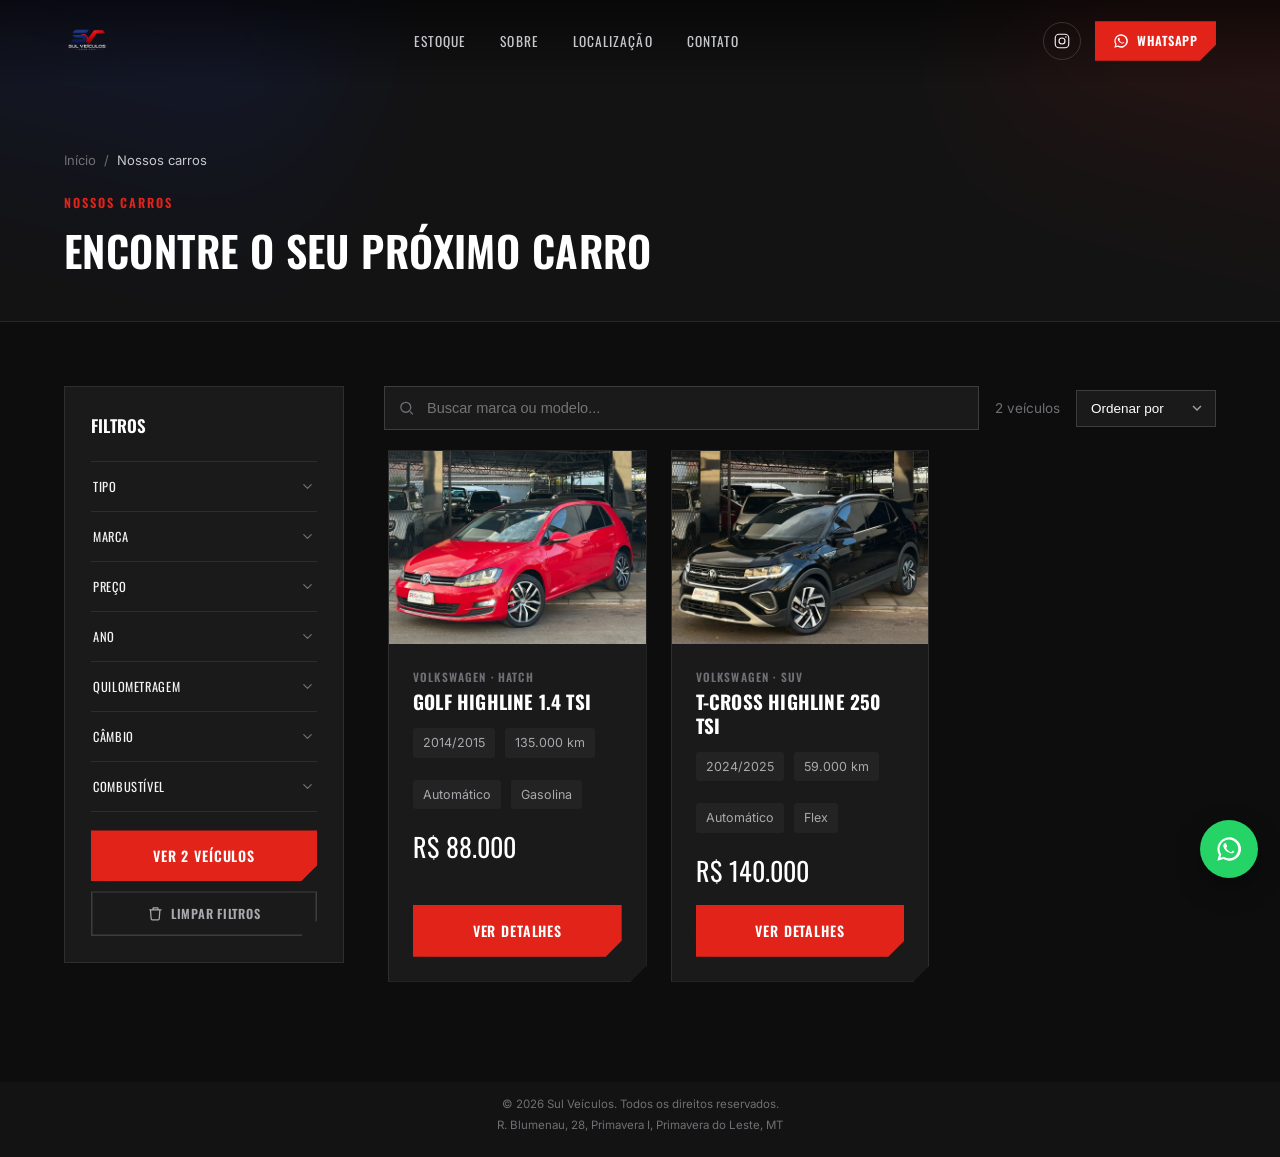
==== commit 994aaa53: "Otimiza peso do site: imagens em WebP, logo redimensionado, corrige jank de scroll - Fotos da histor" ====
--- a/estoque/index.html
+++ b/estoque/index.html
@@ -7,7 +7,7 @@
   <meta name="description" content="Confira todo o estoque da Sul Veículos em Primavera do Leste, MT. Filtre por marca, categoria, preço e mais. Financiamento em até 60x e avaliação do seu usado na troca." />
   <link rel="canonical" href="https://www.sulveiculosmt.com.br/estoque/" />
   <meta name="theme-color" content="#0d0d0d" />
-  <link rel="icon" href="../imagens/logo.png" />
+  <link rel="icon" href="../imagens/logo.webp" />
 
   <link rel="preconnect" href="https://fonts.googleapis.com" />
   <link rel="preconnect" href="https://fonts.gstatic.com" crossorigin />
@@ -21,7 +21,7 @@
   <header class="site-header" id="site-header">
     <div class="container header-inner">
       <a class="brand" href="../index.html#topo" aria-label="Sul Veículos, início">
-        <img src="../imagens/logo.png" alt="Sul Veículos, desde 2002" />
+        <img src="../imagens/logo.webp" alt="Sul Veículos, desde 2002" />
       </a>
 
       <nav class="main-nav" aria-label="Navegação principal">
@@ -146,7 +146,7 @@
     <div class="container">
       <div class="footer-top">
         <div class="footer-brand">
-          <img src="../imagens/logo.png" alt="Sul Veículos" />
+          <img src="../imagens/logo.webp" alt="Sul Veículos" />
           <p>Novos, seminovos e usados com procedência garantida. Em Primavera do Leste desde 2002.</p>
         </div>
 
--- a/css/style.css
+++ b/css/style.css
@@ -33,6 +33,16 @@
 * { box-sizing: border-box; }
 html { scroll-behavior: smooth; }
 
+/* Trava o scroll horizontal da página inteira — qualquer elemento que passe
+   1px da largura da tela (nome de carro longo, seção full-bleed etc.) não
+   pode mais arrastar o site inteiro pro lado no mobile. Containers com
+   scroll horizontal de propósito (ex: .vehicle-grid no carrossel) continuam
+   funcionando normal. Usa "clip" em vez de "hidden": overflow diferente de
+   visible no html/body quebra o position:sticky da Trajetória em fotos
+   (.hero-scroll-sticky, ver comentário mais abaixo) — "clip" contém sem
+   virar scroll container, então não tem esse efeito colateral. */
+html, body { max-width: 100%; overflow-x: clip; }
+
 body {
   margin: 0;
   background: var(--bg);
@@ -505,13 +515,23 @@
 /* ==========================================================================
    Vehicle grid / cards
    ========================================================================== */
+/* Carrossel em toda tela (não só mobile) — corredor horizontal com
+   scroll-snap, sempre 1 fileira só. Sem isso, a seção crescia em altura
+   (linhas novas de cards) cada vez que um carro entrava no estoque; assim
+   ela fica sempre do mesmo tamanho, com setas/bolinhas pra navegar. */
 .vehicle-grid {
-  display: grid;
-  grid-template-columns: repeat(2, minmax(0, 1fr));
-  max-width: 920px;
-  margin: 0 auto;
-  gap: 32px;
-}
+  display: flex;
+  max-width: 100%;
+  gap: 24px;
+  overflow-x: auto;
+  scroll-snap-type: x mandatory;
+  -webkit-overflow-scrolling: touch;
+  scrollbar-width: none;
+  margin: 0;
+  padding: 0 4px;
+}
+.vehicle-grid::-webkit-scrollbar { display: none; }
+.vehicle-grid .vehicle-card { flex: 0 0 340px; margin: 0; scroll-snap-align: start; }
 .vehicle-card {
   background: var(--bg-alt);
   border: 1px solid var(--border);
@@ -581,7 +601,43 @@
 }
 .vehicle-card-arrow svg { width: 20px; height: 20px; }
 
-.vehicle-carousel-nav { display: none; }
+.vehicle-carousel-nav {
+  display: flex;
+  align-items: center;
+  justify-content: center;
+  gap: 14px;
+  margin-top: 24px;
+}
+.carousel-arrow {
+  flex: 0 0 auto;
+  width: 34px;
+  height: 34px;
+  border-radius: 0;
+  background: transparent;
+  border: none;
+  color: var(--silver);
+  display: flex;
+  align-items: center;
+  justify-content: center;
+  cursor: pointer;
+  filter: drop-shadow(0 4px 8px rgba(0, 0, 0, 0.5));
+  transition: color 0.2s var(--ease), transform 0.2s var(--ease);
+}
+.carousel-arrow:hover,
+.carousel-arrow:active { color: #fff; transform: scale(0.9); }
+.carousel-arrow svg { width: 16px; height: 16px; }
+.carousel-dots { display: flex; align-items: center; gap: 7px; flex-wrap: wrap; justify-content: center; }
+.carousel-dot {
+  width: 7px;
+  height: 7px;
+  border-radius: 50%;
+  background: var(--border-strong);
+  border: none;
+  padding: 0;
+  cursor: pointer;
+  transition: background 0.2s var(--ease), transform 0.2s var(--ease);
+}
+.carousel-dot.is-active { background: var(--red); transform: scale(1.3); box-shadow: 0 0 0 5px rgba(226, 35, 26, 0.18); }
 
 /* ==========================================================================
    Showcase (Sobre / desde 2002)
@@ -1379,7 +1435,15 @@
 }
 .stock-active-chip-clear:hover { color: #fff; }
 
-.stock-content .vehicle-grid { max-width: none; grid-template-columns: repeat(3, minmax(0, 1fr)); margin: 0; }
+.stock-content .vehicle-grid {
+  display: grid;
+  grid-template-columns: repeat(3, minmax(0, 1fr));
+  max-width: none;
+  margin: 0;
+  overflow: visible;
+  scroll-snap-type: none;
+}
+.stock-content .vehicle-grid .vehicle-card { flex-basis: auto; }
 
 .stock-empty {
   display: none;
@@ -2068,55 +2132,8 @@
   .hero-stats { gap: 30px; }
   .hero-stats .stat:nth-child(3) { display: none; }
   .strip-item { min-width: 220px; padding: 10px 18px; font-size: 13.5px; }
-  #vehicle-grid {
-    display: flex;
-    max-width: 100%;
-    gap: 0;
-    overflow-x: auto;
-    scroll-snap-type: x mandatory;
-    -webkit-overflow-scrolling: touch;
-    scrollbar-width: none;
-    margin: 0;
-    padding: 0;
-  }
-  #vehicle-grid::-webkit-scrollbar { display: none; }
-  #vehicle-grid .vehicle-card { flex: 0 0 100%; margin: 0; scroll-snap-align: start; }
-  .vehicle-carousel-nav {
-    display: flex;
-    align-items: center;
-    justify-content: center;
-    gap: 14px;
-    margin-top: 24px;
-  }
-  .carousel-arrow {
-    flex: 0 0 auto;
-    width: 34px;
-    height: 34px;
-    border-radius: 0;
-    background: transparent;
-    border: none;
-    color: var(--silver);
-    display: flex;
-    align-items: center;
-    justify-content: center;
-    cursor: pointer;
-    filter: drop-shadow(0 4px 8px rgba(0, 0, 0, 0.5));
-    transition: color 0.2s var(--ease), transform 0.2s var(--ease);
-  }
-  .carousel-arrow:active { color: #fff; transform: scale(0.9); }
-  .carousel-arrow svg { width: 16px; height: 16px; }
-  .carousel-dots { display: flex; align-items: center; gap: 7px; flex-wrap: wrap; justify-content: center; }
-  .carousel-dot {
-    width: 7px;
-    height: 7px;
-    border-radius: 50%;
-    background: var(--border-strong);
-    border: none;
-    padding: 0;
-    cursor: pointer;
-    transition: background 0.2s var(--ease), transform 0.2s var(--ease);
-  }
-  .carousel-dot.is-active { background: var(--red); transform: scale(1.3); box-shadow: 0 0 0 5px rgba(226, 35, 26, 0.18); }
+  #vehicle-grid { gap: 0; padding: 0; }
+  #vehicle-grid .vehicle-card { flex: 0 0 100%; }
   .showcase { padding: 72px 0; }
   .showcase-inner { gap: 24px; }
   .showcase-text .eyebrow { display: none; }
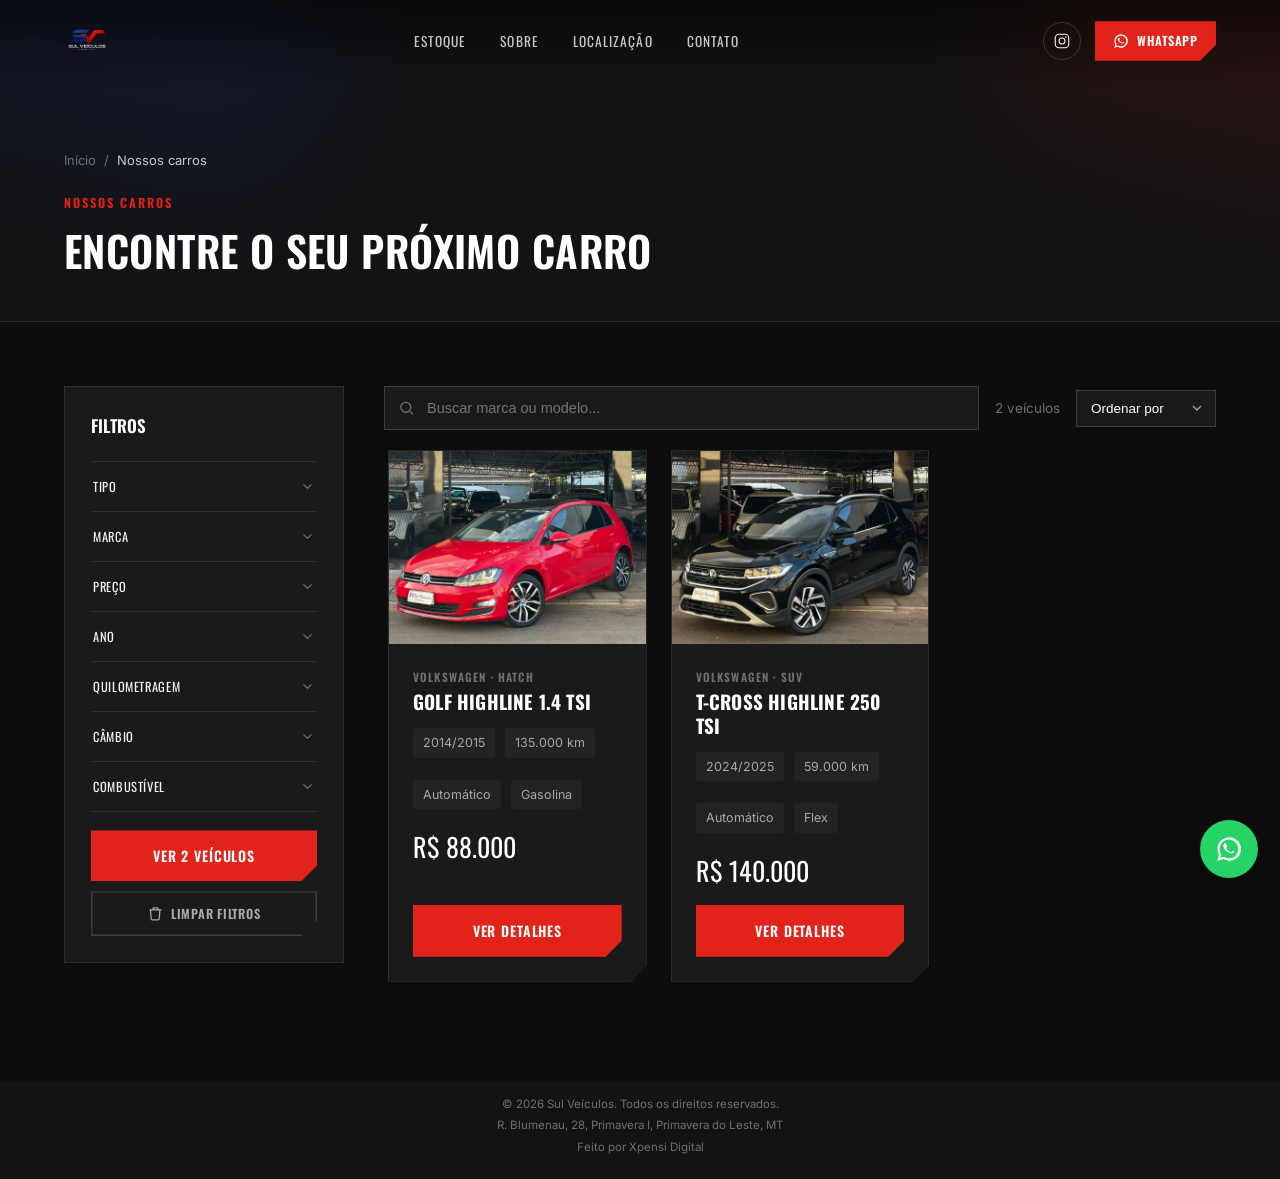
==== commit 480c744a: "feat: adicionar crédito "Feito por Xpensi Digital" no rodapé Co-Authored-By: Claude Sonnet 5 <norepl" ====
--- a/estoque/index.html
+++ b/estoque/index.html
@@ -182,6 +182,7 @@
       <div class="footer-bottom">
         <span>&copy; <span id="ano-atual"></span> Sul Veículos. Todos os direitos reservados.</span>
         <span>R. Blumenau, 28, Primavera I, Primavera do Leste, MT</span>
+        <span class="footer-credit">Feito por <a href="https://xpensidigital.com" target="_blank" rel="noopener">Xpensi Digital</a></span>
       </div>
     </div>
   </footer>
--- a/css/style.css
+++ b/css/style.css
@@ -33,15 +33,26 @@
 * { box-sizing: border-box; }
 html { scroll-behavior: smooth; }
 
-/* Trava o scroll horizontal da página inteira — qualquer elemento que passe
-   1px da largura da tela (nome de carro longo, seção full-bleed etc.) não
-   pode mais arrastar o site inteiro pro lado no mobile. Containers com
-   scroll horizontal de propósito (ex: .vehicle-grid no carrossel) continuam
-   funcionando normal. Usa "clip" em vez de "hidden": overflow diferente de
-   visible no html/body quebra o position:sticky da Trajetória em fotos
-   (.hero-scroll-sticky, ver comentário mais abaixo) — "clip" contém sem
-   virar scroll container, então não tem esse efeito colateral. */
-html, body { max-width: 100%; overflow-x: clip; }
+/* Desativa só o gesto de "toque duplo pra dar zoom" (o pinça-pra-zoom com
+   dois dedos continua funcionando normal) — no mobile, um clique duplo sem
+   querer (ex: navegando rápido pela galeria) dava zoom na página inteira. */
+html, body { touch-action: manipulation; }
+
+/* Trava o scroll horizontal — qualquer elemento que passe 1px da largura da
+   tela (nome de carro longo, seção full-bleed etc.) não pode mais arrastar
+   o site pro lado no mobile. Containers com scroll horizontal de propósito
+   (ex: .vehicle-grid no carrossel) continuam funcionando normal.
+   NUNCA no html/body: overflow diferente de visible num ancestral quebra
+   position:sticky — já aconteceu com a Trajetória em fotos (única seção
+   com sticky que sobrou) por causa disso. Em vez de um contêiner só lá em
+   cima, aplica em cada <section>/header/footer individualmente, e exclui
+   à mão essa seção — novas seções ganham a trava automaticamente, sem
+   precisar lembrar de nada. */
+section:not(.hero-scroll),
+header,
+footer {
+  overflow-x: clip;
+}
 
 body {
   margin: 0;
@@ -716,7 +727,12 @@
 
 .showcase-media { position: relative; min-width: 0; }
 
-.gallery-glow { position: absolute; inset: 0; z-index: 0; pointer-events: none; }
+/* overflow: hidden aqui (não no .showcase-media/section pai, que não pode
+   ter overflow diferente de visible por causa do sticky da galeria) — os
+   brilhos abaixo vazam bem além da viewport em vw (confirmado no WebKit,
+   o motor do Safari, que mede isso diferente do Chromium) e essa é a
+   causa real do site deslizando pro lado no iOS. */
+.gallery-glow { position: absolute; inset: 0; z-index: 0; pointer-events: none; overflow: hidden; }
 .gallery-glow span {
   position: absolute;
   width: 40vw;
@@ -1559,7 +1575,11 @@
   overflow: hidden;
   clip-path: polygon(0 0, 100% 0, 100% calc(100% - var(--cut)), calc(100% - var(--cut)) 100%, 0 100%);
 }
-.vehicle-gallery-main img { width: 100%; height: 100%; object-fit: cover; }
+/* Padrão embaixo (mesma regra do card/thumb do estoque, carro sempre na
+   metade de baixo da foto) — só vale até o JS trocar por um enquadramento
+   manual específico daquela foto (data-position no botão da miniatura),
+   ver activate() em js/main.js. */
+.vehicle-gallery-main img { width: 100%; height: 100%; object-fit: cover; object-position: center 80%; }
 
 .gallery-nav {
   position: absolute;
@@ -1944,7 +1964,11 @@
   .vehicle-detail-hero { padding: 130px 0 40px; }
   .vehicle-gallery-thumb { flex-basis: 48px; }
   .vehicle-features { padding: 64px 0; }
-  .similar-grid .vehicle-card { flex: 0 0 82%; }
+  /* Carrossel de 1 card centralizado por vez, igual ao de destaques da home
+     (#vehicle-grid) — antes mostrava 82% do card com um pedaço do próximo
+     espiando, agora sempre um veículo inteiro, snap obrigatório. */
+  .similar-grid { scroll-snap-type: x mandatory; gap: 0; }
+  .similar-grid .vehicle-card { flex: 0 0 100%; min-width: 0; scroll-snap-align: center; margin: 0; }
   .finance-row { grid-template-columns: 1fr; }
   .finance-modal { padding: 70px 12px 24px; }
   .finance-card-head { padding: 16px 18px; }
@@ -2033,6 +2057,12 @@
   font-size: 13px;
   color: var(--text-faint);
 }
+
+.footer-credit a {
+  color: var(--text-faint);
+  transition: color 0.2s var(--ease);
+}
+.footer-credit a:hover { color: var(--text-muted); }
 
 /* Rodapé minimalista: em toda página exceto a home (todas as telas) */
 body:not([data-page="home"]) .site-footer { padding-top: 0; border-top: none; }
@@ -2147,21 +2177,13 @@
   .g-then { grid-row: 1; }
   .g-now { grid-row: 2; }
   .g-wide { grid-row: 3; }
+  /* Fotos fixas, sem animação de scroll — só o hover/toque (destaque na
+     borda + zoom leve na imagem, ver .gallery-photo:hover acima) continua
+     valendo, igual no desktop. */
   .gallery-arrow-1 { grid-column: 1; grid-row: 1; justify-self: center; align-self: end; margin-right: 0; margin-bottom: -17px; }
   .gallery-arrow-1 svg { transform: rotate(90deg); }
-  .gallery-arrow-2 { grid-column: 1; grid-row: 2; }
-  .showcase-gallery .gallery-photo { will-change: transform; }
-  .showcase { overflow: visible; }
-  .showcase-gallery-pin { position: relative; }
-  .showcase-gallery { position: sticky; top: 84px; }
-  .gallery-arrow {
-    opacity: 0;
-    z-index: 20;
-    background: none;
-    backdrop-filter: none;
-    border: none;
-    will-change: transform, opacity;
-  }
+  .gallery-arrow-2 { grid-column: 1; grid-row: 2; justify-self: center; align-self: end; margin-bottom: -17px; }
+  .gallery-arrow-2 svg { transform: rotate(90deg); }
   .cta-banner { padding: 64px 0; }
   .footer-top { grid-template-columns: 1fr; gap: 32px; }
   .header-actions .whatsapp-header-btn span { display: none; }
